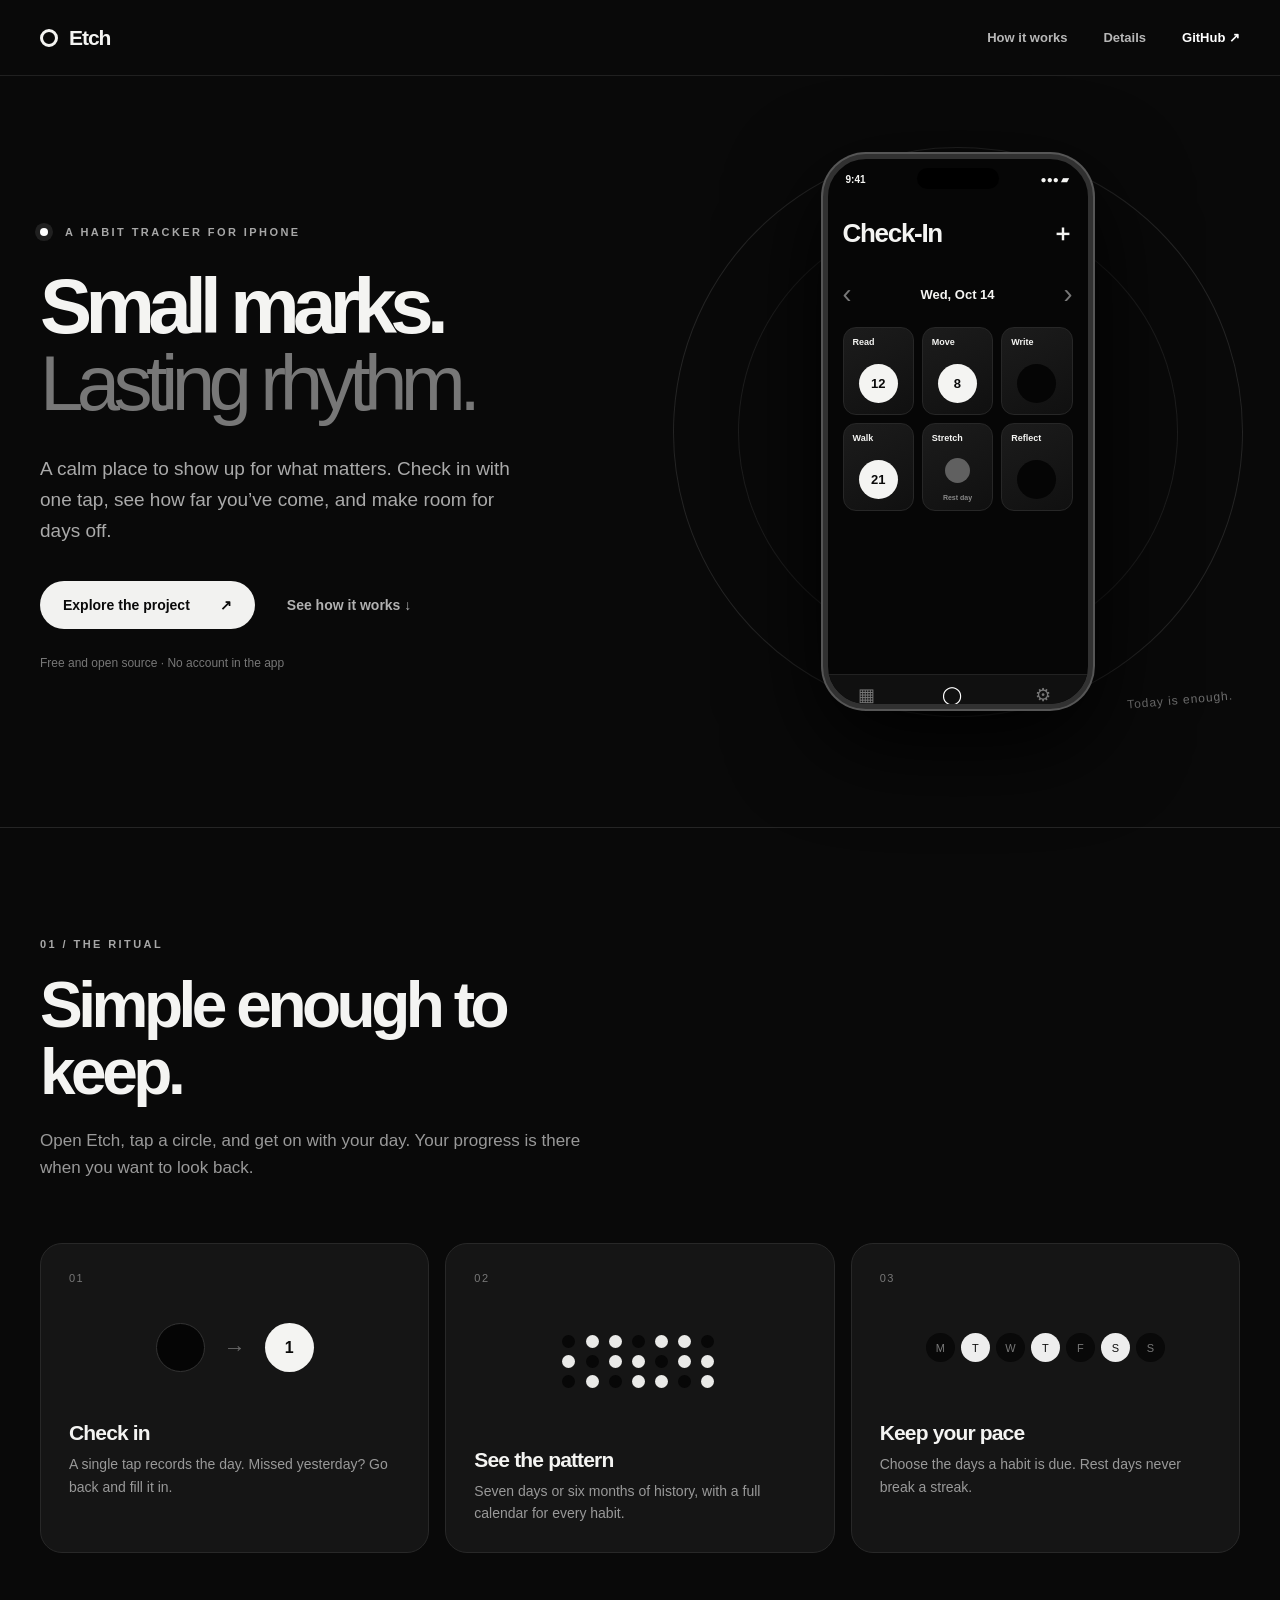
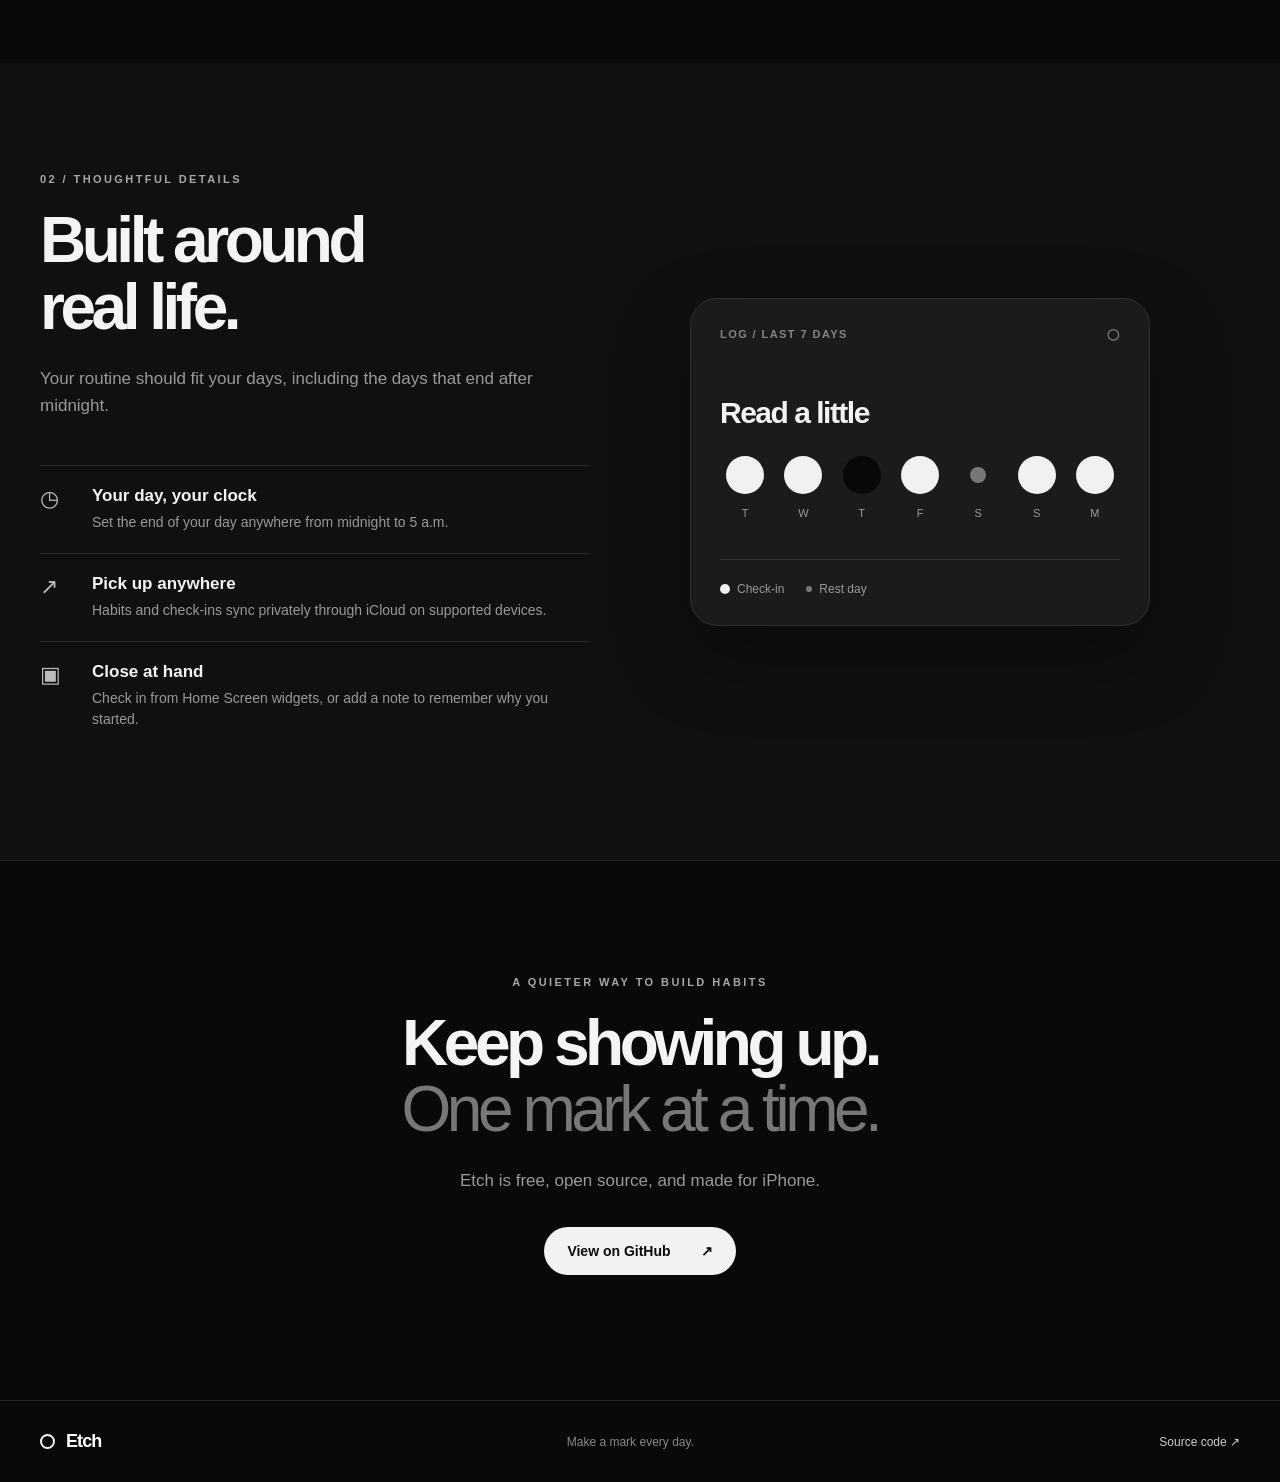
==== website/index.html @ 324144a1 "Add sync, scheduling, settings, and refreshed habit views" ====
<!doctype html>
<html lang="en">
<head>
  <meta charset="utf-8">
  <meta name="viewport" content="width=device-width, initial-scale=1">
  <meta name="theme-color" content="#090909">
  <meta name="description" content="Etch is a quiet habit tracker for iPhone. Make a mark, see your rhythm, and keep your history private in iCloud.">
  <title>Etch — Make a mark every day</title>
  <link rel="icon" href="assets/icon.png">
  <link rel="stylesheet" href="style.css">
</head>
<body>
  <a class="skip" href="#main">Skip to content</a>
  <header class="site-header">
    <div class="wrap nav">
      <a class="brand" href="#top" aria-label="Etch home"><span class="brand-mark" aria-hidden="true"></span> Etch</a>
      <nav aria-label="Main navigation">
        <a href="#how-it-works">How it works</a>
        <a href="#details">Details</a>
        <a class="nav-source" href="https://github.com/nvlznn/etch">GitHub <span aria-hidden="true">↗</span></a>
      </nav>
    </div>
  </header>

  <main id="main">
    <section class="hero wrap" id="top">
      <div class="hero-copy">
        <p class="eyebrow"><span class="pulse" aria-hidden="true"></span> A habit tracker for iPhone</p>
        <h1>Small marks.<br><em>Lasting rhythm.</em></h1>
        <p class="intro">A calm place to show up for what matters. Check in with one tap, see how far you’ve come, and make room for days off.</p>
        <div class="hero-actions">
          <a class="button button-light" href="https://github.com/nvlznn/etch">Explore the project <span aria-hidden="true">↗</span></a>
          <a class="text-link" href="#how-it-works">See how it works <span aria-hidden="true">↓</span></a>
        </div>
        <p class="hero-caption">Free and open source · No account in the app</p>
      </div>
      <div class="hero-visual" aria-label="Illustration of the Etch check-in screen">
        <div class="halo halo-one"></div><div class="halo halo-two"></div>
        <div class="phone">
          <div class="island" aria-hidden="true"></div>
          <div class="phone-top"><span>9:41</span><span>●●● ▰</span></div>
          <div class="app-screen">
            <div class="app-heading">Check-In <span>＋</span></div>
            <div class="date-row"><span>‹</span><strong>Wed, Oct 14</strong><span>›</span></div>
            <div class="tiles">
              <div class="tile"><span>Read</span><b class="white-dot">12</b></div>
              <div class="tile"><span>Move</span><b class="white-dot">8</b></div>
              <div class="tile"><span>Write</span><b class="empty-dot"></b></div>
              <div class="tile"><span>Walk</span><b class="white-dot">21</b></div>
              <div class="tile"><span>Stretch</span><b class="rest-dot"></b><small>Rest day</small></div>
              <div class="tile"><span>Reflect</span><b class="empty-dot"></b></div>
            </div>
            <div class="app-tab"><span>▦<small>Log</small></span><span class="active-tab">◯<small>Check-In</small></span><span>⚙<small>Settings</small></span></div>
          </div>
        </div>
        <span class="visual-note">Today is enough.</span>
      </div>
    </section>

    <section class="section section-lined" id="how-it-works">
      <div class="wrap">
        <div class="section-heading"><p class="eyebrow">01 / The ritual</p><h2>Simple enough to keep.</h2><p>Open Etch, tap a circle, and get on with your day. Your progress is there when you want to look back.</p></div>
        <div class="steps">
          <article class="step"><span class="step-num">01</span><div class="step-art"><span class="art-circle art-open"></span><span class="art-arrow">→</span><span class="art-circle art-filled">1</span></div><h3>Check in</h3><p>A single tap records the day. Missed yesterday? Go back and fill it in.</p></article>
          <article class="step"><span class="step-num">02</span><div class="step-art mini-grid" aria-hidden="true"><i></i><i class="on"></i><i class="on"></i><i></i><i class="on"></i><i class="on"></i><i></i><i class="on"></i><i></i><i class="on"></i><i class="on"></i><i></i><i class="on"></i><i class="on"></i><i></i><i class="on"></i><i></i><i class="on"></i><i class="on"></i><i></i><i class="on"></i></div><h3>See the pattern</h3><p>Seven days or six months of history, with a full calendar for every habit.</p></article>
          <article class="step"><span class="step-num">03</span><div class="step-art schedule-art" aria-hidden="true"><span>M</span><span class="due">T</span><span>W</span><span class="due">T</span><span>F</span><span class="due">S</span><span>S</span></div><h3>Keep your pace</h3><p>Choose the days a habit is due. Rest days never break a streak.</p></article>
        </div>
      </div>
    </section>

    <section class="section feature-section" id="details">
      <div class="wrap feature-layout">
        <div class="feature-copy"><p class="eyebrow">02 / Thoughtful details</p><h2>Built around<br>real life.</h2><p>Your routine should fit your days, including the days that end after midnight.</p><div class="feature-list"><div><span class="feature-icon">◷</span><div><h3>Your day, your clock</h3><p>Set the end of your day anywhere from midnight to 5 a.m.</p></div></div><div><span class="feature-icon">↗</span><div><h3>Pick up anywhere</h3><p>Habits and check-ins sync privately through iCloud on supported devices.</p></div></div><div><span class="feature-icon">▣</span><div><h3>Close at hand</h3><p>Check in from Home Screen widgets, or add a note to remember why you started.</p></div></div></div></div>
        <div class="feature-card"><div class="feature-card-top"><span>LOG / LAST 7 DAYS</span><span>◯</span></div><h3>Read a little</h3><div class="week-illustration" aria-hidden="true"><span class="filled"></span><span class="filled"></span><span></span><span class="filled"></span><span class="rest"></span><span class="filled"></span><span class="filled"></span></div><div class="week-labels"><span>T</span><span>W</span><span>T</span><span>F</span><span>S</span><span>S</span><span>M</span></div><div class="feature-card-bottom"><span><i class="legend-done"></i> Check-in</span><span><i class="legend-rest"></i> Rest day</span></div></div>
      </div>
    </section>

    <section class="closing section-lined"><div class="wrap closing-inner"><p class="eyebrow">A quieter way to build habits</p><h2>Keep showing up.<br><em>One mark at a time.</em></h2><p>Etch is free, open source, and made for iPhone.</p><a class="button button-light" href="https://github.com/nvlznn/etch">View on GitHub <span aria-hidden="true">↗</span></a></div></section>
  </main>
  <footer><div class="wrap footer-inner"><span class="brand"><span class="brand-mark" aria-hidden="true"></span> Etch</span><span>Make a mark every day.</span><a href="https://github.com/nvlznn/etch">Source code ↗</a></div></footer>
</body>
</html>
---- website/style.css ----
:root{color-scheme:dark;--bg:#090909;--card:#171717;--line:#2b2b2b;--muted:#929292;--white:#f4f4f2;font-family:-apple-system,BlinkMacSystemFont,"Segoe UI",Helvetica,Arial,sans-serif}
*{box-sizing:border-box}html{scroll-behavior:smooth}body{margin:0;background:var(--bg);color:var(--white);-webkit-font-smoothing:antialiased}a{color:inherit;text-decoration:none}.wrap{width:min(1200px,calc(100% - 48px));margin:auto}.skip{position:absolute;left:-9999px;top:12px;background:#fff;color:#000;padding:10px;z-index:20}.skip:focus{left:12px}.site-header{height:76px;border-bottom:1px solid #202020;position:relative;z-index:2}.nav,.site-header nav,.brand,.footer-inner{display:flex;align-items:center}.nav{height:100%;justify-content:space-between}.brand{gap:11px;font-size:21px;font-weight:750;letter-spacing:-.05em}.brand-mark{display:inline-block;width:18px;height:18px;border:3px solid var(--white);border-radius:50%}.site-header nav{gap:36px;color:#b7b7b7;font-size:13px;font-weight:600}.site-header nav a:hover,.text-link:hover,footer a:hover{color:#fff}.nav-source{color:#fff}.hero{min-height:710px;display:grid;grid-template-columns:1fr 1fr;align-items:center;gap:70px;padding-top:48px;padding-bottom:88px}.hero-copy{padding-top:45px}.eyebrow{text-transform:uppercase;letter-spacing:.22em;color:#a7a7a7;font-size:11px;font-weight:700}.pulse{width:8px;height:8px;border-radius:50%;background:#fff;display:inline-block;box-shadow:0 0 0 5px #ffffff18;margin-right:12px}h1,h2,h3,p{margin-top:0}h1{font-size:clamp(62px,6.1vw,94px);line-height:.99;letter-spacing:-.085em;margin:30px 0}h1 em,h2 em{font-weight:400;font-style:normal;color:#777}.intro{max-width:480px;font-size:19px;line-height:1.65;color:#aaa}.hero-actions{display:flex;gap:32px;align-items:center;margin-top:34px}.button{display:inline-flex;gap:30px;align-items:center;justify-content:space-between;border-radius:999px;padding:16px 23px;font-size:14px;font-weight:700;transition:transform .2s,background .2s}.button:hover{transform:translateY(-3px);background:#d8d8d8}.button-light{background:#f2f2f0;color:#0a0a0a}.text-link{font-size:14px;color:#b1b1b1;font-weight:650}.hero-caption{margin-top:27px;color:#777;font-size:12px}.hero-visual{height:615px;display:flex;align-items:center;justify-content:center;position:relative}.halo{position:absolute;border:1px solid #242424;border-radius:50%;width:570px;height:570px;transform:rotate(-18deg)}.halo-two{width:440px;height:440px;border-color:#1d1d1d}.phone{width:270px;height:555px;border:5px solid #313131;border-radius:43px;background:#060606;box-shadow:0 0 0 2px #565656,0 32px 95px #000;position:relative;z-index:1;overflow:hidden}.island{position:absolute;width:82px;height:21px;background:#000;border-radius:20px;top:9px;left:50%;transform:translateX(-50%);z-index:2}.phone-top{display:flex;justify-content:space-between;padding:15px 18px 0;font-size:10px;font-weight:700}.app-screen{padding:33px 15px 0;height:100%;position:relative}.app-heading{font-size:26px;font-weight:760;letter-spacing:-.05em;display:flex;justify-content:space-between}.app-heading span{font-size:23px}.date-row{display:flex;justify-content:space-between;align-items:center;margin:30px 0 17px;font-size:13px}.date-row span{color:#777;font-size:27px}.tiles{display:grid;grid-template-columns:repeat(3,1fr);gap:8px}.tile{height:88px;border:1px solid #272727;border-radius:13px;background:linear-gradient(150deg,#1c1c1c,#101010);padding:9px;display:flex;flex-direction:column;align-items:flex-start;justify-content:space-between;font-size:9px;font-weight:650}.tile b{align-self:center;margin-bottom:2px}.white-dot,.empty-dot,.rest-dot{width:39px;height:39px;border-radius:50%;display:grid;place-items:center}.white-dot{background:#f4f4f2;color:#090909;font-size:13px}.empty-dot{background:#050505}.rest-dot{width:25px;height:25px;background:#606060;margin-top:5px}.tile small{color:#888;align-self:center;font-size:7px}.app-tab{position:absolute;bottom:8px;left:0;right:0;border-top:1px solid #222;display:flex;justify-content:space-around;padding:9px 0 5px;background:#101010;font-size:18px;color:#777}.app-tab span{display:flex;flex-direction:column;align-items:center;gap:2px}.app-tab small{font-size:8px}.app-tab .active-tab{color:#fff}.visual-note{position:absolute;bottom:32px;right:7px;color:#6d6d6d;font-size:12px;letter-spacing:.08em;transform:rotate(-5deg)}.section{padding:110px 0}.section-lined{border-top:1px solid #252525}.section-heading{max-width:550px}.section-heading h2,.feature-copy h2,.closing h2{font-size:clamp(46px,5vw,72px);line-height:1.04;letter-spacing:-.07em;margin:22px 0}.section-heading>p:last-child,.feature-copy>p:not(.eyebrow),.closing-inner>p:not(.eyebrow){color:#999;font-size:17px;line-height:1.6}.steps{display:grid;grid-template-columns:repeat(3,1fr);gap:16px;margin-top:62px}.step{background:#151515;border:1px solid #282828;border-radius:22px;padding:28px;min-height:310px;display:flex;flex-direction:column}.step-num{font-size:11px;color:#777;letter-spacing:.13em}.step-art{height:127px;display:flex;align-items:center;justify-content:center;gap:19px}.art-circle{width:49px;height:49px;border-radius:50%;display:grid;place-items:center}.art-open{background:#050505;border:1px solid #333}.art-filled{background:#f4f4f2;color:#090909;font-weight:750}.art-arrow{color:#666;font-size:22px}.step h3{font-size:21px;letter-spacing:-.04em;margin:10px 0 8px}.step p{font-size:14px;line-height:1.6;color:#999;margin:0}.mini-grid{width:155px;height:86px;display:grid;grid-template-columns:repeat(7,1fr);gap:7px;align-content:center;margin:auto}.mini-grid i{width:13px;height:13px;border-radius:50%;background:#070707}.mini-grid i.on{background:#eaeae8}.schedule-art{gap:6px}.schedule-art span{width:29px;height:29px;display:grid;place-items:center;border-radius:50%;color:#777;background:#090909;font-size:11px}.schedule-art .due{background:#eee;color:#111}.feature-section{background:#101010}.feature-layout{display:grid;grid-template-columns:1fr 1fr;gap:100px;align-items:center}.feature-copy h2{margin-bottom:24px}.feature-list{margin-top:46px}.feature-list>div{display:flex;gap:20px;border-top:1px solid #2a2a2a;padding:20px 0}.feature-icon{width:32px;flex:none;color:#bbb;font-size:22px}.feature-list h3{font-size:17px;margin:0 0 6px}.feature-list p{color:#999;line-height:1.5;font-size:14px;margin:0}.feature-card{background:#1b1b1b;border:1px solid #303030;border-radius:27px;padding:29px;box-shadow:0 30px 80px #0005;max-width:460px;width:100%}.feature-card-top{display:flex;justify-content:space-between;color:#858585;font-size:11px;font-weight:700;letter-spacing:.13em}.feature-card h3{font-size:30px;letter-spacing:-.05em;margin:55px 0 26px}.week-illustration,.week-labels{display:grid;grid-template-columns:repeat(7,1fr);justify-items:center;gap:8px}.week-illustration span{width:38px;height:38px;border-radius:50%;background:#080808}.week-illustration span.filled{background:#f1f1f0}.week-illustration span.rest{width:16px;height:16px;background:#777;align-self:center}.week-labels{margin-top:13px;color:#999;font-size:11px}.feature-card-bottom{display:flex;gap:22px;border-top:1px solid #333;margin-top:40px;padding-top:22px;color:#999;font-size:12px}.feature-card-bottom span{display:flex;align-items:center;gap:7px}.feature-card-bottom i{display:inline-block;border-radius:50%}.legend-done{width:10px;height:10px;background:#eee}.legend-rest{width:6px;height:6px;background:#777}.closing{text-align:center;padding:115px 0 125px}.closing h2{margin-bottom:24px}.closing .button{margin-top:16px}footer{border-top:1px solid #252525;padding:30px 0}.footer-inner{justify-content:space-between;color:#888;font-size:12px}.footer-inner .brand{color:#fff;font-size:18px}.footer-inner .brand-mark{width:15px;height:15px;border-width:2px}footer a{color:#ccc}@media(max-width:860px){.hero{grid-template-columns:1fr;gap:0;padding-bottom:60px}.hero-copy{padding-top:40px}.hero-visual{height:565px}.halo{width:500px;height:500px}.halo-two{width:390px;height:390px}.feature-layout{gap:40px}.week-illustration span{width:29px;height:29px}.steps{gap:10px}.step{padding:21px}}@media(max-width:620px){.wrap{width:min(100% - 34px,1200px)}.site-header{height:64px}.site-header nav{gap:17px;font-size:12px}.site-header nav a:nth-child(2){display:none}.hero{padding-top:25px}.hero-copy{padding-top:25px}h1{font-size:60px}.intro{font-size:17px}.hero-actions{gap:20px;flex-wrap:wrap}.hero-visual{height:555px;overflow:hidden}.visual-note{right:0}.section{padding:76px 0}.steps{grid-template-columns:1fr;margin-top:36px}.step{min-height:255px}.step-art{height:100px}.feature-layout{grid-template-columns:1fr;gap:20px}.feature-card{margin:auto}.week-illustration span{width:min(8vw,38px);height:min(8vw,38px)}.closing{padding:85px 0}.footer-inner{gap:15px;flex-wrap:wrap}.footer-inner>span:nth-child(2){display:none}}@media(prefers-reduced-motion:reduce){html{scroll-behavior:auto}.button{transition:none}}
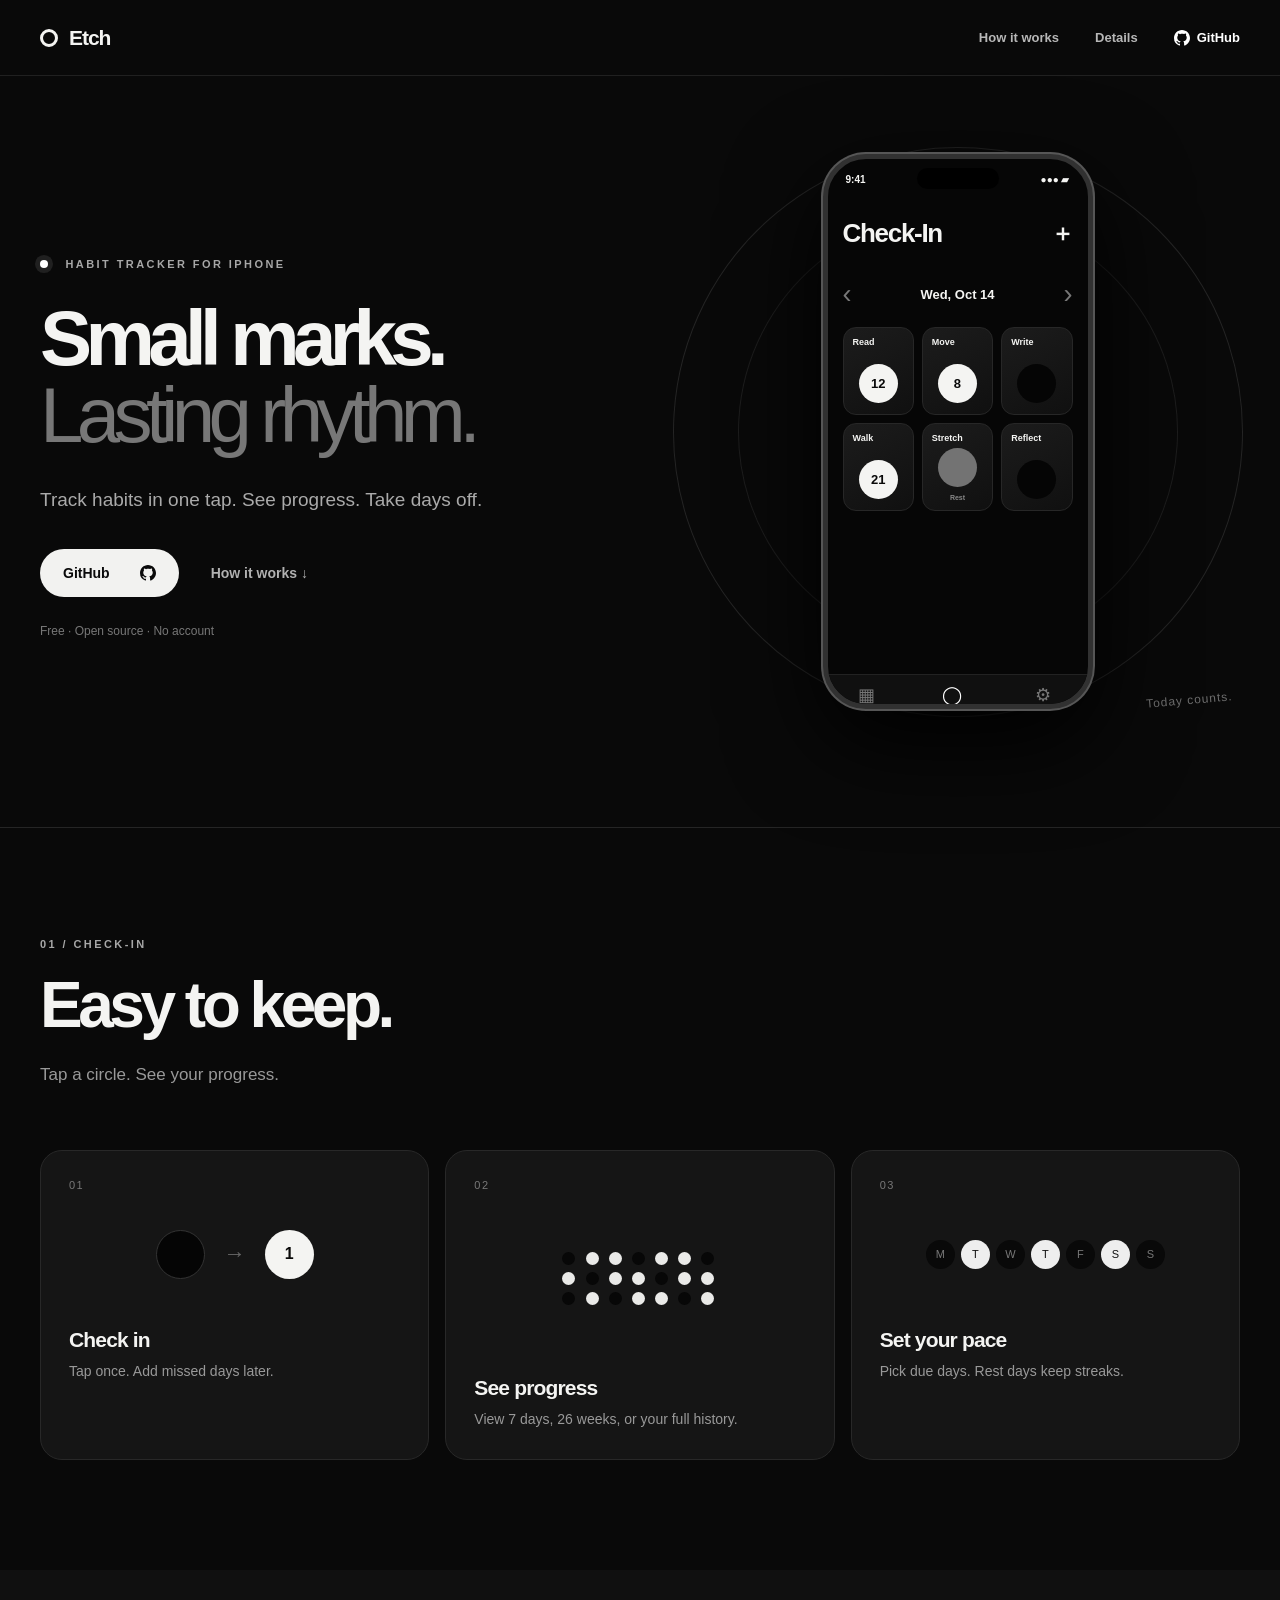
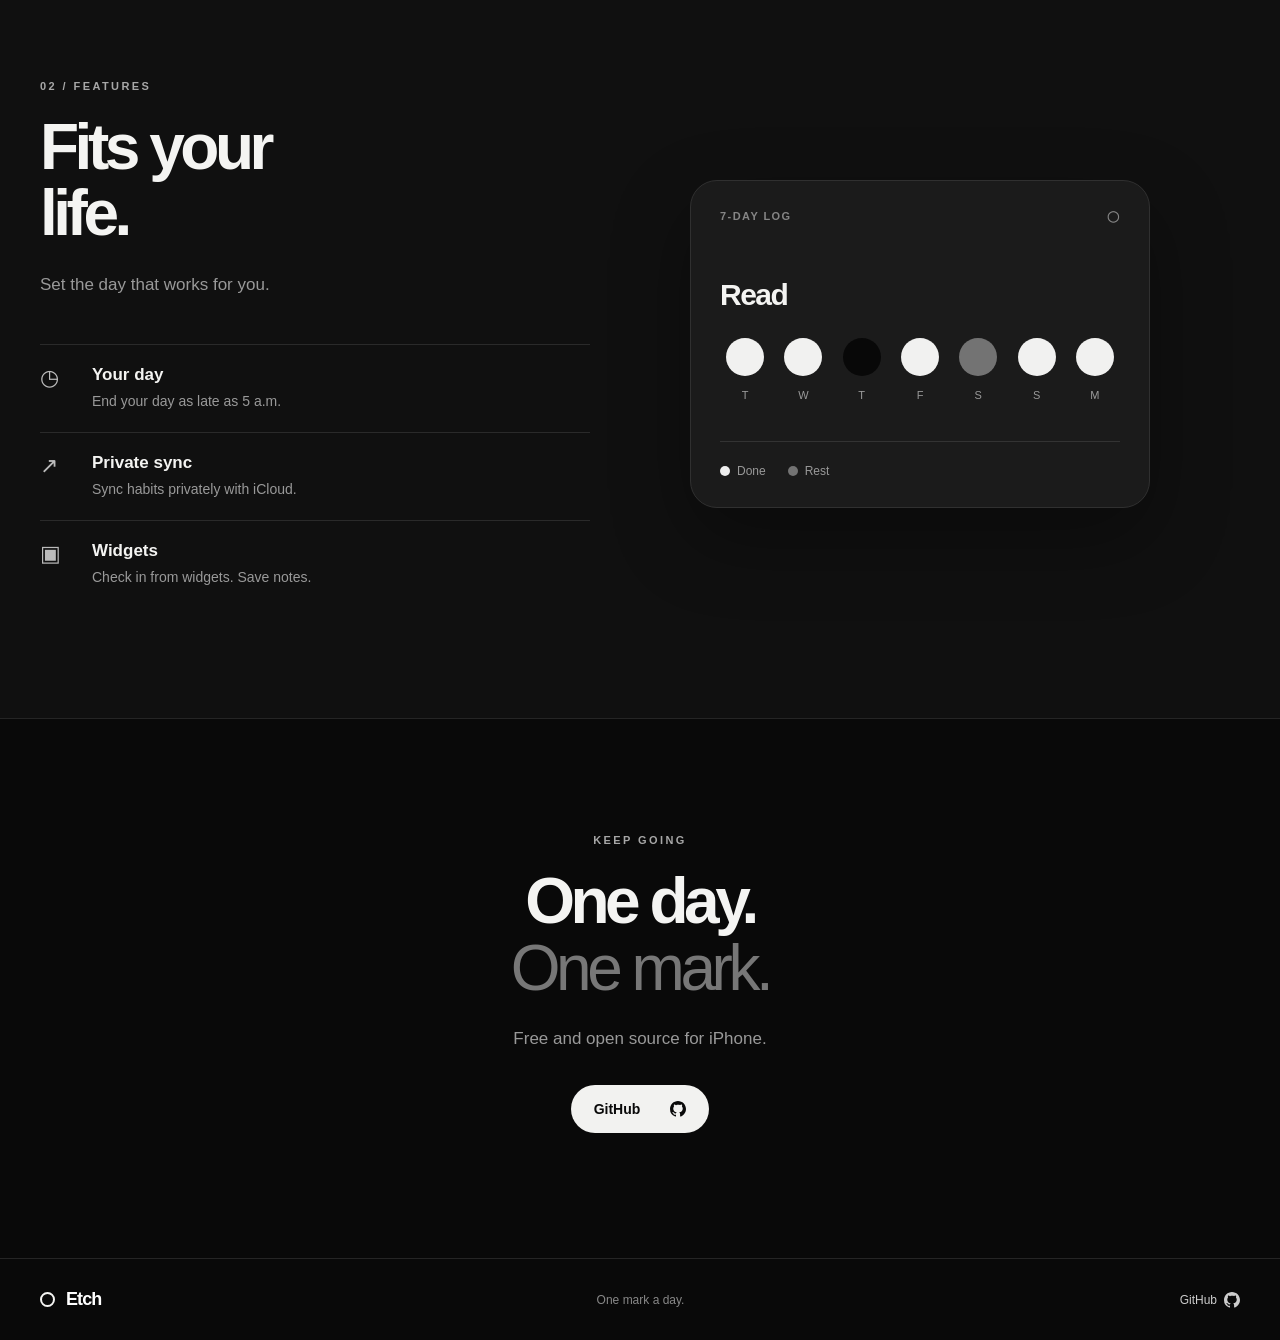
==== commit a48f7851: "Shorten website copy and match the app's rest dots - Tighter headline, sections, and footer text - G" ====
--- a/website/index.html
+++ b/website/index.html
@@ -4,8 +4,8 @@
   <meta charset="utf-8">
   <meta name="viewport" content="width=device-width, initial-scale=1">
   <meta name="theme-color" content="#090909">
-  <meta name="description" content="Etch is a quiet habit tracker for iPhone. Make a mark, see your rhythm, and keep your history private in iCloud.">
-  <title>Etch — Make a mark every day</title>
+  <meta name="description" content="A private habit tracker for iPhone. Check in, see progress, and sync with iCloud.">
+  <title>Etch — Habit tracker</title>
   <link rel="icon" href="assets/icon.png">
   <link rel="stylesheet" href="style.css">
 </head>
@@ -17,7 +17,7 @@
       <nav aria-label="Main navigation">
         <a href="#how-it-works">How it works</a>
         <a href="#details">Details</a>
-        <a class="nav-source" href="https://github.com/nvlznn/etch">GitHub <span aria-hidden="true">↗</span></a>
+        <a class="nav-source" href="https://github.com/nvlznn/etch"><span class="github-icon" aria-hidden="true"></span> GitHub</a>
       </nav>
     </div>
   </header>
@@ -25,16 +25,16 @@
   <main id="main">
     <section class="hero wrap" id="top">
       <div class="hero-copy">
-        <p class="eyebrow"><span class="pulse" aria-hidden="true"></span> A habit tracker for iPhone</p>
+        <p class="eyebrow"><span class="pulse" aria-hidden="true"></span> Habit tracker for iPhone</p>
         <h1>Small marks.<br><em>Lasting rhythm.</em></h1>
-        <p class="intro">A calm place to show up for what matters. Check in with one tap, see how far you’ve come, and make room for days off.</p>
+        <p class="intro">Track habits in one tap. See progress. Take days off.</p>
         <div class="hero-actions">
-          <a class="button button-light" href="https://github.com/nvlznn/etch">Explore the project <span aria-hidden="true">↗</span></a>
-          <a class="text-link" href="#how-it-works">See how it works <span aria-hidden="true">↓</span></a>
+          <a class="button button-light" href="https://github.com/nvlznn/etch">GitHub <span class="github-icon" aria-hidden="true"></span></a>
+          <a class="text-link" href="#how-it-works">How it works <span aria-hidden="true">↓</span></a>
         </div>
-        <p class="hero-caption">Free and open source · No account in the app</p>
+        <p class="hero-caption">Free · Open source · No account</p>
       </div>
-      <div class="hero-visual" aria-label="Illustration of the Etch check-in screen">
+      <div class="hero-visual" aria-label="Etch check-in preview">
         <div class="halo halo-one"></div><div class="halo halo-two"></div>
         <div class="phone">
           <div class="island" aria-hidden="true"></div>
@@ -47,36 +47,36 @@
               <div class="tile"><span>Move</span><b class="white-dot">8</b></div>
               <div class="tile"><span>Write</span><b class="empty-dot"></b></div>
               <div class="tile"><span>Walk</span><b class="white-dot">21</b></div>
-              <div class="tile"><span>Stretch</span><b class="rest-dot"></b><small>Rest day</small></div>
+              <div class="tile"><span>Stretch</span><b class="rest-dot"></b><small>Rest</small></div>
               <div class="tile"><span>Reflect</span><b class="empty-dot"></b></div>
             </div>
             <div class="app-tab"><span>▦<small>Log</small></span><span class="active-tab">◯<small>Check-In</small></span><span>⚙<small>Settings</small></span></div>
           </div>
         </div>
-        <span class="visual-note">Today is enough.</span>
+        <span class="visual-note">Today counts.</span>
       </div>
     </section>
 
     <section class="section section-lined" id="how-it-works">
       <div class="wrap">
-        <div class="section-heading"><p class="eyebrow">01 / The ritual</p><h2>Simple enough to keep.</h2><p>Open Etch, tap a circle, and get on with your day. Your progress is there when you want to look back.</p></div>
+        <div class="section-heading"><p class="eyebrow">01 / Check-in</p><h2>Easy to keep.</h2><p>Tap a circle. See your progress.</p></div>
         <div class="steps">
-          <article class="step"><span class="step-num">01</span><div class="step-art"><span class="art-circle art-open"></span><span class="art-arrow">→</span><span class="art-circle art-filled">1</span></div><h3>Check in</h3><p>A single tap records the day. Missed yesterday? Go back and fill it in.</p></article>
-          <article class="step"><span class="step-num">02</span><div class="step-art mini-grid" aria-hidden="true"><i></i><i class="on"></i><i class="on"></i><i></i><i class="on"></i><i class="on"></i><i></i><i class="on"></i><i></i><i class="on"></i><i class="on"></i><i></i><i class="on"></i><i class="on"></i><i></i><i class="on"></i><i></i><i class="on"></i><i class="on"></i><i></i><i class="on"></i></div><h3>See the pattern</h3><p>Seven days or six months of history, with a full calendar for every habit.</p></article>
-          <article class="step"><span class="step-num">03</span><div class="step-art schedule-art" aria-hidden="true"><span>M</span><span class="due">T</span><span>W</span><span class="due">T</span><span>F</span><span class="due">S</span><span>S</span></div><h3>Keep your pace</h3><p>Choose the days a habit is due. Rest days never break a streak.</p></article>
+          <article class="step"><span class="step-num">01</span><div class="step-art"><span class="art-circle art-open"></span><span class="art-arrow">→</span><span class="art-circle art-filled">1</span></div><h3>Check in</h3><p>Tap once. Add missed days later.</p></article>
+          <article class="step"><span class="step-num">02</span><div class="step-art mini-grid" aria-hidden="true"><i></i><i class="on"></i><i class="on"></i><i></i><i class="on"></i><i class="on"></i><i></i><i class="on"></i><i></i><i class="on"></i><i class="on"></i><i></i><i class="on"></i><i class="on"></i><i></i><i class="on"></i><i></i><i class="on"></i><i class="on"></i><i></i><i class="on"></i></div><h3>See progress</h3><p>View 7 days, 26 weeks, or your full history.</p></article>
+          <article class="step"><span class="step-num">03</span><div class="step-art schedule-art" aria-hidden="true"><span>M</span><span class="due">T</span><span>W</span><span class="due">T</span><span>F</span><span class="due">S</span><span>S</span></div><h3>Set your pace</h3><p>Pick due days. Rest days keep streaks.</p></article>
         </div>
       </div>
     </section>
 
     <section class="section feature-section" id="details">
       <div class="wrap feature-layout">
-        <div class="feature-copy"><p class="eyebrow">02 / Thoughtful details</p><h2>Built around<br>real life.</h2><p>Your routine should fit your days, including the days that end after midnight.</p><div class="feature-list"><div><span class="feature-icon">◷</span><div><h3>Your day, your clock</h3><p>Set the end of your day anywhere from midnight to 5 a.m.</p></div></div><div><span class="feature-icon">↗</span><div><h3>Pick up anywhere</h3><p>Habits and check-ins sync privately through iCloud on supported devices.</p></div></div><div><span class="feature-icon">▣</span><div><h3>Close at hand</h3><p>Check in from Home Screen widgets, or add a note to remember why you started.</p></div></div></div></div>
-        <div class="feature-card"><div class="feature-card-top"><span>LOG / LAST 7 DAYS</span><span>◯</span></div><h3>Read a little</h3><div class="week-illustration" aria-hidden="true"><span class="filled"></span><span class="filled"></span><span></span><span class="filled"></span><span class="rest"></span><span class="filled"></span><span class="filled"></span></div><div class="week-labels"><span>T</span><span>W</span><span>T</span><span>F</span><span>S</span><span>S</span><span>M</span></div><div class="feature-card-bottom"><span><i class="legend-done"></i> Check-in</span><span><i class="legend-rest"></i> Rest day</span></div></div>
+        <div class="feature-copy"><p class="eyebrow">02 / Features</p><h2>Fits your<br>life.</h2><p>Set the day that works for you.</p><div class="feature-list"><div><span class="feature-icon">◷</span><div><h3>Your day</h3><p>End your day as late as 5 a.m.</p></div></div><div><span class="feature-icon">↗</span><div><h3>Private sync</h3><p>Sync habits privately with iCloud.</p></div></div><div><span class="feature-icon">▣</span><div><h3>Widgets</h3><p>Check in from widgets. Save notes.</p></div></div></div></div>
+        <div class="feature-card"><div class="feature-card-top"><span>7-DAY LOG</span><span>◯</span></div><h3>Read</h3><div class="week-illustration" aria-hidden="true"><span class="filled"></span><span class="filled"></span><span></span><span class="filled"></span><span class="rest"></span><span class="filled"></span><span class="filled"></span></div><div class="week-labels"><span>T</span><span>W</span><span>T</span><span>F</span><span>S</span><span>S</span><span>M</span></div><div class="feature-card-bottom"><span><i class="legend-done"></i> Done</span><span><i class="legend-rest"></i> Rest</span></div></div>
       </div>
     </section>
 
-    <section class="closing section-lined"><div class="wrap closing-inner"><p class="eyebrow">A quieter way to build habits</p><h2>Keep showing up.<br><em>One mark at a time.</em></h2><p>Etch is free, open source, and made for iPhone.</p><a class="button button-light" href="https://github.com/nvlznn/etch">View on GitHub <span aria-hidden="true">↗</span></a></div></section>
+    <section class="closing section-lined"><div class="wrap closing-inner"><p class="eyebrow">Keep going</p><h2>One day.<br><em>One mark.</em></h2><p>Free and open source for iPhone.</p><a class="button button-light" href="https://github.com/nvlznn/etch">GitHub <span class="github-icon" aria-hidden="true"></span></a></div></section>
   </main>
-  <footer><div class="wrap footer-inner"><span class="brand"><span class="brand-mark" aria-hidden="true"></span> Etch</span><span>Make a mark every day.</span><a href="https://github.com/nvlznn/etch">Source code ↗</a></div></footer>
+  <footer><div class="wrap footer-inner"><span class="brand"><span class="brand-mark" aria-hidden="true"></span> Etch</span><span>One mark a day.</span><a href="https://github.com/nvlznn/etch">GitHub <span class="github-icon" aria-hidden="true"></span></a></div></footer>
 </body>
 </html>
--- a/website/style.css
+++ b/website/style.css
@@ -1,2 +1,4 @@
 :root{color-scheme:dark;--bg:#090909;--card:#171717;--line:#2b2b2b;--muted:#929292;--white:#f4f4f2;font-family:-apple-system,BlinkMacSystemFont,"Segoe UI",Helvetica,Arial,sans-serif}
-*{box-sizing:border-box}html{scroll-behavior:smooth}body{margin:0;background:var(--bg);color:var(--white);-webkit-font-smoothing:antialiased}a{color:inherit;text-decoration:none}.wrap{width:min(1200px,calc(100% - 48px));margin:auto}.skip{position:absolute;left:-9999px;top:12px;background:#fff;color:#000;padding:10px;z-index:20}.skip:focus{left:12px}.site-header{height:76px;border-bottom:1px solid #202020;position:relative;z-index:2}.nav,.site-header nav,.brand,.footer-inner{display:flex;align-items:center}.nav{height:100%;justify-content:space-between}.brand{gap:11px;font-size:21px;font-weight:750;letter-spacing:-.05em}.brand-mark{display:inline-block;width:18px;height:18px;border:3px solid var(--white);border-radius:50%}.site-header nav{gap:36px;color:#b7b7b7;font-size:13px;font-weight:600}.site-header nav a:hover,.text-link:hover,footer a:hover{color:#fff}.nav-source{color:#fff}.hero{min-height:710px;display:grid;grid-template-columns:1fr 1fr;align-items:center;gap:70px;padding-top:48px;padding-bottom:88px}.hero-copy{padding-top:45px}.eyebrow{text-transform:uppercase;letter-spacing:.22em;color:#a7a7a7;font-size:11px;font-weight:700}.pulse{width:8px;height:8px;border-radius:50%;background:#fff;display:inline-block;box-shadow:0 0 0 5px #ffffff18;margin-right:12px}h1,h2,h3,p{margin-top:0}h1{font-size:clamp(62px,6.1vw,94px);line-height:.99;letter-spacing:-.085em;margin:30px 0}h1 em,h2 em{font-weight:400;font-style:normal;color:#777}.intro{max-width:480px;font-size:19px;line-height:1.65;color:#aaa}.hero-actions{display:flex;gap:32px;align-items:center;margin-top:34px}.button{display:inline-flex;gap:30px;align-items:center;justify-content:space-between;border-radius:999px;padding:16px 23px;font-size:14px;font-weight:700;transition:transform .2s,background .2s}.button:hover{transform:translateY(-3px);background:#d8d8d8}.button-light{background:#f2f2f0;color:#0a0a0a}.text-link{font-size:14px;color:#b1b1b1;font-weight:650}.hero-caption{margin-top:27px;color:#777;font-size:12px}.hero-visual{height:615px;display:flex;align-items:center;justify-content:center;position:relative}.halo{position:absolute;border:1px solid #242424;border-radius:50%;width:570px;height:570px;transform:rotate(-18deg)}.halo-two{width:440px;height:440px;border-color:#1d1d1d}.phone{width:270px;height:555px;border:5px solid #313131;border-radius:43px;background:#060606;box-shadow:0 0 0 2px #565656,0 32px 95px #000;position:relative;z-index:1;overflow:hidden}.island{position:absolute;width:82px;height:21px;background:#000;border-radius:20px;top:9px;left:50%;transform:translateX(-50%);z-index:2}.phone-top{display:flex;justify-content:space-between;padding:15px 18px 0;font-size:10px;font-weight:700}.app-screen{padding:33px 15px 0;height:100%;position:relative}.app-heading{font-size:26px;font-weight:760;letter-spacing:-.05em;display:flex;justify-content:space-between}.app-heading span{font-size:23px}.date-row{display:flex;justify-content:space-between;align-items:center;margin:30px 0 17px;font-size:13px}.date-row span{color:#777;font-size:27px}.tiles{display:grid;grid-template-columns:repeat(3,1fr);gap:8px}.tile{height:88px;border:1px solid #272727;border-radius:13px;background:linear-gradient(150deg,#1c1c1c,#101010);padding:9px;display:flex;flex-direction:column;align-items:flex-start;justify-content:space-between;font-size:9px;font-weight:650}.tile b{align-self:center;margin-bottom:2px}.white-dot,.empty-dot,.rest-dot{width:39px;height:39px;border-radius:50%;display:grid;place-items:center}.white-dot{background:#f4f4f2;color:#090909;font-size:13px}.empty-dot{background:#050505}.rest-dot{width:25px;height:25px;background:#606060;margin-top:5px}.tile small{color:#888;align-self:center;font-size:7px}.app-tab{position:absolute;bottom:8px;left:0;right:0;border-top:1px solid #222;display:flex;justify-content:space-around;padding:9px 0 5px;background:#101010;font-size:18px;color:#777}.app-tab span{display:flex;flex-direction:column;align-items:center;gap:2px}.app-tab small{font-size:8px}.app-tab .active-tab{color:#fff}.visual-note{position:absolute;bottom:32px;right:7px;color:#6d6d6d;font-size:12px;letter-spacing:.08em;transform:rotate(-5deg)}.section{padding:110px 0}.section-lined{border-top:1px solid #252525}.section-heading{max-width:550px}.section-heading h2,.feature-copy h2,.closing h2{font-size:clamp(46px,5vw,72px);line-height:1.04;letter-spacing:-.07em;margin:22px 0}.section-heading>p:last-child,.feature-copy>p:not(.eyebrow),.closing-inner>p:not(.eyebrow){color:#999;font-size:17px;line-height:1.6}.steps{display:grid;grid-template-columns:repeat(3,1fr);gap:16px;margin-top:62px}.step{background:#151515;border:1px solid #282828;border-radius:22px;padding:28px;min-height:310px;display:flex;flex-direction:column}.step-num{font-size:11px;color:#777;letter-spacing:.13em}.step-art{height:127px;display:flex;align-items:center;justify-content:center;gap:19px}.art-circle{width:49px;height:49px;border-radius:50%;display:grid;place-items:center}.art-open{background:#050505;border:1px solid #333}.art-filled{background:#f4f4f2;color:#090909;font-weight:750}.art-arrow{color:#666;font-size:22px}.step h3{font-size:21px;letter-spacing:-.04em;margin:10px 0 8px}.step p{font-size:14px;line-height:1.6;color:#999;margin:0}.mini-grid{width:155px;height:86px;display:grid;grid-template-columns:repeat(7,1fr);gap:7px;align-content:center;margin:auto}.mini-grid i{width:13px;height:13px;border-radius:50%;background:#070707}.mini-grid i.on{background:#eaeae8}.schedule-art{gap:6px}.schedule-art span{width:29px;height:29px;display:grid;place-items:center;border-radius:50%;color:#777;background:#090909;font-size:11px}.schedule-art .due{background:#eee;color:#111}.feature-section{background:#101010}.feature-layout{display:grid;grid-template-columns:1fr 1fr;gap:100px;align-items:center}.feature-copy h2{margin-bottom:24px}.feature-list{margin-top:46px}.feature-list>div{display:flex;gap:20px;border-top:1px solid #2a2a2a;padding:20px 0}.feature-icon{width:32px;flex:none;color:#bbb;font-size:22px}.feature-list h3{font-size:17px;margin:0 0 6px}.feature-list p{color:#999;line-height:1.5;font-size:14px;margin:0}.feature-card{background:#1b1b1b;border:1px solid #303030;border-radius:27px;padding:29px;box-shadow:0 30px 80px #0005;max-width:460px;width:100%}.feature-card-top{display:flex;justify-content:space-between;color:#858585;font-size:11px;font-weight:700;letter-spacing:.13em}.feature-card h3{font-size:30px;letter-spacing:-.05em;margin:55px 0 26px}.week-illustration,.week-labels{display:grid;grid-template-columns:repeat(7,1fr);justify-items:center;gap:8px}.week-illustration span{width:38px;height:38px;border-radius:50%;background:#080808}.week-illustration span.filled{background:#f1f1f0}.week-illustration span.rest{width:16px;height:16px;background:#777;align-self:center}.week-labels{margin-top:13px;color:#999;font-size:11px}.feature-card-bottom{display:flex;gap:22px;border-top:1px solid #333;margin-top:40px;padding-top:22px;color:#999;font-size:12px}.feature-card-bottom span{display:flex;align-items:center;gap:7px}.feature-card-bottom i{display:inline-block;border-radius:50%}.legend-done{width:10px;height:10px;background:#eee}.legend-rest{width:6px;height:6px;background:#777}.closing{text-align:center;padding:115px 0 125px}.closing h2{margin-bottom:24px}.closing .button{margin-top:16px}footer{border-top:1px solid #252525;padding:30px 0}.footer-inner{justify-content:space-between;color:#888;font-size:12px}.footer-inner .brand{color:#fff;font-size:18px}.footer-inner .brand-mark{width:15px;height:15px;border-width:2px}footer a{color:#ccc}@media(max-width:860px){.hero{grid-template-columns:1fr;gap:0;padding-bottom:60px}.hero-copy{padding-top:40px}.hero-visual{height:565px}.halo{width:500px;height:500px}.halo-two{width:390px;height:390px}.feature-layout{gap:40px}.week-illustration span{width:29px;height:29px}.steps{gap:10px}.step{padding:21px}}@media(max-width:620px){.wrap{width:min(100% - 34px,1200px)}.site-header{height:64px}.site-header nav{gap:17px;font-size:12px}.site-header nav a:nth-child(2){display:none}.hero{padding-top:25px}.hero-copy{padding-top:25px}h1{font-size:60px}.intro{font-size:17px}.hero-actions{gap:20px;flex-wrap:wrap}.hero-visual{height:555px;overflow:hidden}.visual-note{right:0}.section{padding:76px 0}.steps{grid-template-columns:1fr;margin-top:36px}.step{min-height:255px}.step-art{height:100px}.feature-layout{grid-template-columns:1fr;gap:20px}.feature-card{margin:auto}.week-illustration span{width:min(8vw,38px);height:min(8vw,38px)}.closing{padding:85px 0}.footer-inner{gap:15px;flex-wrap:wrap}.footer-inner>span:nth-child(2){display:none}}@media(prefers-reduced-motion:reduce){html{scroll-behavior:auto}.button{transition:none}}
+*{box-sizing:border-box}html{scroll-behavior:smooth}body{margin:0;background:var(--bg);color:var(--white);-webkit-font-smoothing:antialiased}a{color:inherit;text-decoration:none}.wrap{width:min(1200px,calc(100% - 48px));margin:auto}.skip{position:absolute;left:-9999px;top:12px;background:#fff;color:#000;padding:10px;z-index:20}.skip:focus{left:12px}.site-header{height:76px;border-bottom:1px solid #202020;position:relative;z-index:2}.nav,.site-header nav,.brand,.footer-inner{display:flex;align-items:center}.nav{height:100%;justify-content:space-between}.brand{gap:11px;font-size:21px;font-weight:750;letter-spacing:-.05em}.brand-mark{display:inline-block;width:18px;height:18px;border:3px solid var(--white);border-radius:50%}.site-header nav{gap:36px;color:#b7b7b7;font-size:13px;font-weight:600}.site-header nav a:hover,.text-link:hover,footer a:hover{color:#fff}.nav-source{color:#fff}.hero{min-height:710px;display:grid;grid-template-columns:1fr 1fr;align-items:center;gap:70px;padding-top:48px;padding-bottom:88px}.hero-copy{padding-top:45px}.eyebrow{text-transform:uppercase;letter-spacing:.22em;color:#a7a7a7;font-size:11px;font-weight:700}.pulse{width:8px;height:8px;border-radius:50%;background:#fff;display:inline-block;box-shadow:0 0 0 5px #ffffff18;margin-right:12px}h1,h2,h3,p{margin-top:0}h1{font-size:clamp(62px,6.1vw,94px);line-height:.99;letter-spacing:-.085em;margin:30px 0}h1 em,h2 em{font-weight:400;font-style:normal;color:#777}.intro{max-width:480px;font-size:19px;line-height:1.65;color:#aaa}.hero-actions{display:flex;gap:32px;align-items:center;margin-top:34px}.button{display:inline-flex;gap:30px;align-items:center;justify-content:space-between;border-radius:999px;padding:16px 23px;font-size:14px;font-weight:700;transition:transform .2s,background .2s}.button:hover{transform:translateY(-3px);background:#d8d8d8}.button-light{background:#f2f2f0;color:#0a0a0a}.text-link{font-size:14px;color:#b1b1b1;font-weight:650}.hero-caption{margin-top:27px;color:#777;font-size:12px}.hero-visual{height:615px;display:flex;align-items:center;justify-content:center;position:relative}.halo{position:absolute;border:1px solid #242424;border-radius:50%;width:570px;height:570px;transform:rotate(-18deg)}.halo-two{width:440px;height:440px;border-color:#1d1d1d}.phone{width:270px;height:555px;border:5px solid #313131;border-radius:43px;background:#060606;box-shadow:0 0 0 2px #565656,0 32px 95px #000;position:relative;z-index:1;overflow:hidden}.island{position:absolute;width:82px;height:21px;background:#000;border-radius:20px;top:9px;left:50%;transform:translateX(-50%);z-index:2}.phone-top{display:flex;justify-content:space-between;padding:15px 18px 0;font-size:10px;font-weight:700}.app-screen{padding:33px 15px 0;height:100%;position:relative}.app-heading{font-size:26px;font-weight:760;letter-spacing:-.05em;display:flex;justify-content:space-between}.app-heading span{font-size:23px}.date-row{display:flex;justify-content:space-between;align-items:center;margin:30px 0 17px;font-size:13px}.date-row span{color:#777;font-size:27px}.tiles{display:grid;grid-template-columns:repeat(3,1fr);gap:8px}.tile{height:88px;border:1px solid #272727;border-radius:13px;background:linear-gradient(150deg,#1c1c1c,#101010);padding:9px;display:flex;flex-direction:column;align-items:flex-start;justify-content:space-between;font-size:9px;font-weight:650}.tile b{align-self:center;margin-bottom:2px}.white-dot,.empty-dot,.rest-dot{width:39px;height:39px;border-radius:50%;display:grid;place-items:center}.white-dot{background:#f4f4f2;color:#090909;font-size:13px}.empty-dot{background:#050505}.rest-dot{background:#737373}.tile small{color:#888;align-self:center;font-size:7px}.app-tab{position:absolute;bottom:8px;left:0;right:0;border-top:1px solid #222;display:flex;justify-content:space-around;padding:9px 0 5px;background:#101010;font-size:18px;color:#777}.app-tab span{display:flex;flex-direction:column;align-items:center;gap:2px}.app-tab small{font-size:8px}.app-tab .active-tab{color:#fff}.visual-note{position:absolute;bottom:32px;right:7px;color:#6d6d6d;font-size:12px;letter-spacing:.08em;transform:rotate(-5deg)}.section{padding:110px 0}.section-lined{border-top:1px solid #252525}.section-heading{max-width:550px}.section-heading h2,.feature-copy h2,.closing h2{font-size:clamp(46px,5vw,72px);line-height:1.04;letter-spacing:-.07em;margin:22px 0}.section-heading>p:last-child,.feature-copy>p:not(.eyebrow),.closing-inner>p:not(.eyebrow){color:#999;font-size:17px;line-height:1.6}.steps{display:grid;grid-template-columns:repeat(3,1fr);gap:16px;margin-top:62px}.step{background:#151515;border:1px solid #282828;border-radius:22px;padding:28px;min-height:310px;display:flex;flex-direction:column}.step-num{font-size:11px;color:#777;letter-spacing:.13em}.step-art{height:127px;display:flex;align-items:center;justify-content:center;gap:19px}.art-circle{width:49px;height:49px;border-radius:50%;display:grid;place-items:center}.art-open{background:#050505;border:1px solid #333}.art-filled{background:#f4f4f2;color:#090909;font-weight:750}.art-arrow{color:#666;font-size:22px}.step h3{font-size:21px;letter-spacing:-.04em;margin:10px 0 8px}.step p{font-size:14px;line-height:1.6;color:#999;margin:0}.mini-grid{width:155px;height:86px;display:grid;grid-template-columns:repeat(7,1fr);gap:7px;align-content:center;margin:auto}.mini-grid i{width:13px;height:13px;border-radius:50%;background:#070707}.mini-grid i.on{background:#eaeae8}.schedule-art{gap:6px}.schedule-art span{width:29px;height:29px;display:grid;place-items:center;border-radius:50%;color:#777;background:#090909;font-size:11px}.schedule-art .due{background:#eee;color:#111}.feature-section{background:#101010}.feature-layout{display:grid;grid-template-columns:1fr 1fr;gap:100px;align-items:center}.feature-copy h2{margin-bottom:24px}.feature-list{margin-top:46px}.feature-list>div{display:flex;gap:20px;border-top:1px solid #2a2a2a;padding:20px 0}.feature-icon{width:32px;flex:none;color:#bbb;font-size:22px}.feature-list h3{font-size:17px;margin:0 0 6px}.feature-list p{color:#999;line-height:1.5;font-size:14px;margin:0}.feature-card{background:#1b1b1b;border:1px solid #303030;border-radius:27px;padding:29px;box-shadow:0 30px 80px #0005;max-width:460px;width:100%}.feature-card-top{display:flex;justify-content:space-between;color:#858585;font-size:11px;font-weight:700;letter-spacing:.13em}.feature-card h3{font-size:30px;letter-spacing:-.05em;margin:55px 0 26px}.week-illustration,.week-labels{display:grid;grid-template-columns:repeat(7,1fr);justify-items:center;gap:8px}.week-illustration span{width:38px;height:38px;border-radius:50%;background:#080808}.week-illustration span.filled{background:#f1f1f0}.week-illustration span.rest{background:#737373}.week-labels{margin-top:13px;color:#999;font-size:11px}.feature-card-bottom{display:flex;gap:22px;border-top:1px solid #333;margin-top:40px;padding-top:22px;color:#999;font-size:12px}.feature-card-bottom span{display:flex;align-items:center;gap:7px}.feature-card-bottom i{display:inline-block;border-radius:50%}.legend-done{width:10px;height:10px;background:#eee}.legend-rest{width:10px;height:10px;background:#737373}.closing{text-align:center;padding:115px 0 125px}.closing h2{margin-bottom:24px}.closing .button{margin-top:16px}footer{border-top:1px solid #252525;padding:30px 0}.footer-inner{justify-content:space-between;color:#888;font-size:12px}.footer-inner .brand{color:#fff;font-size:18px}.footer-inner .brand-mark{width:15px;height:15px;border-width:2px}footer a{color:#ccc}@media(max-width:860px){.hero{grid-template-columns:1fr;gap:0;padding-bottom:60px}.hero-copy{padding-top:40px}.hero-visual{height:565px}.halo{width:500px;height:500px}.halo-two{width:390px;height:390px}.feature-layout{gap:40px}.week-illustration span{width:29px;height:29px}.steps{gap:10px}.step{padding:21px}}@media(max-width:620px){.wrap{width:min(100% - 34px,1200px)}.site-header{height:64px}.site-header nav{gap:17px;font-size:12px}.site-header nav a:nth-child(2){display:none}.hero{padding-top:25px}.hero-copy{padding-top:25px}h1{font-size:60px}.intro{font-size:17px}.hero-actions{gap:20px;flex-wrap:wrap}.hero-visual{height:555px;overflow:hidden}.visual-note{right:0}.section{padding:76px 0}.steps{grid-template-columns:1fr;margin-top:36px}.step{min-height:255px}.step-art{height:100px}.feature-layout{grid-template-columns:1fr;gap:20px}.feature-card{margin:auto}.week-illustration span{width:min(8vw,38px);height:min(8vw,38px)}.closing{padding:85px 0}.footer-inner{gap:15px;flex-wrap:wrap}.footer-inner>span:nth-child(2){display:none}}@media(prefers-reduced-motion:reduce){html{scroll-behavior:auto}.button{transition:none}}
+
+.github-icon{display:inline-block;width:16px;height:16px;flex:none;vertical-align:-2px;background:currentColor;-webkit-mask:url(assets/github.svg) center/contain no-repeat;mask:url(assets/github.svg) center/contain no-repeat}.site-header .nav-source,footer a{display:inline-flex;align-items:center;gap:7px}
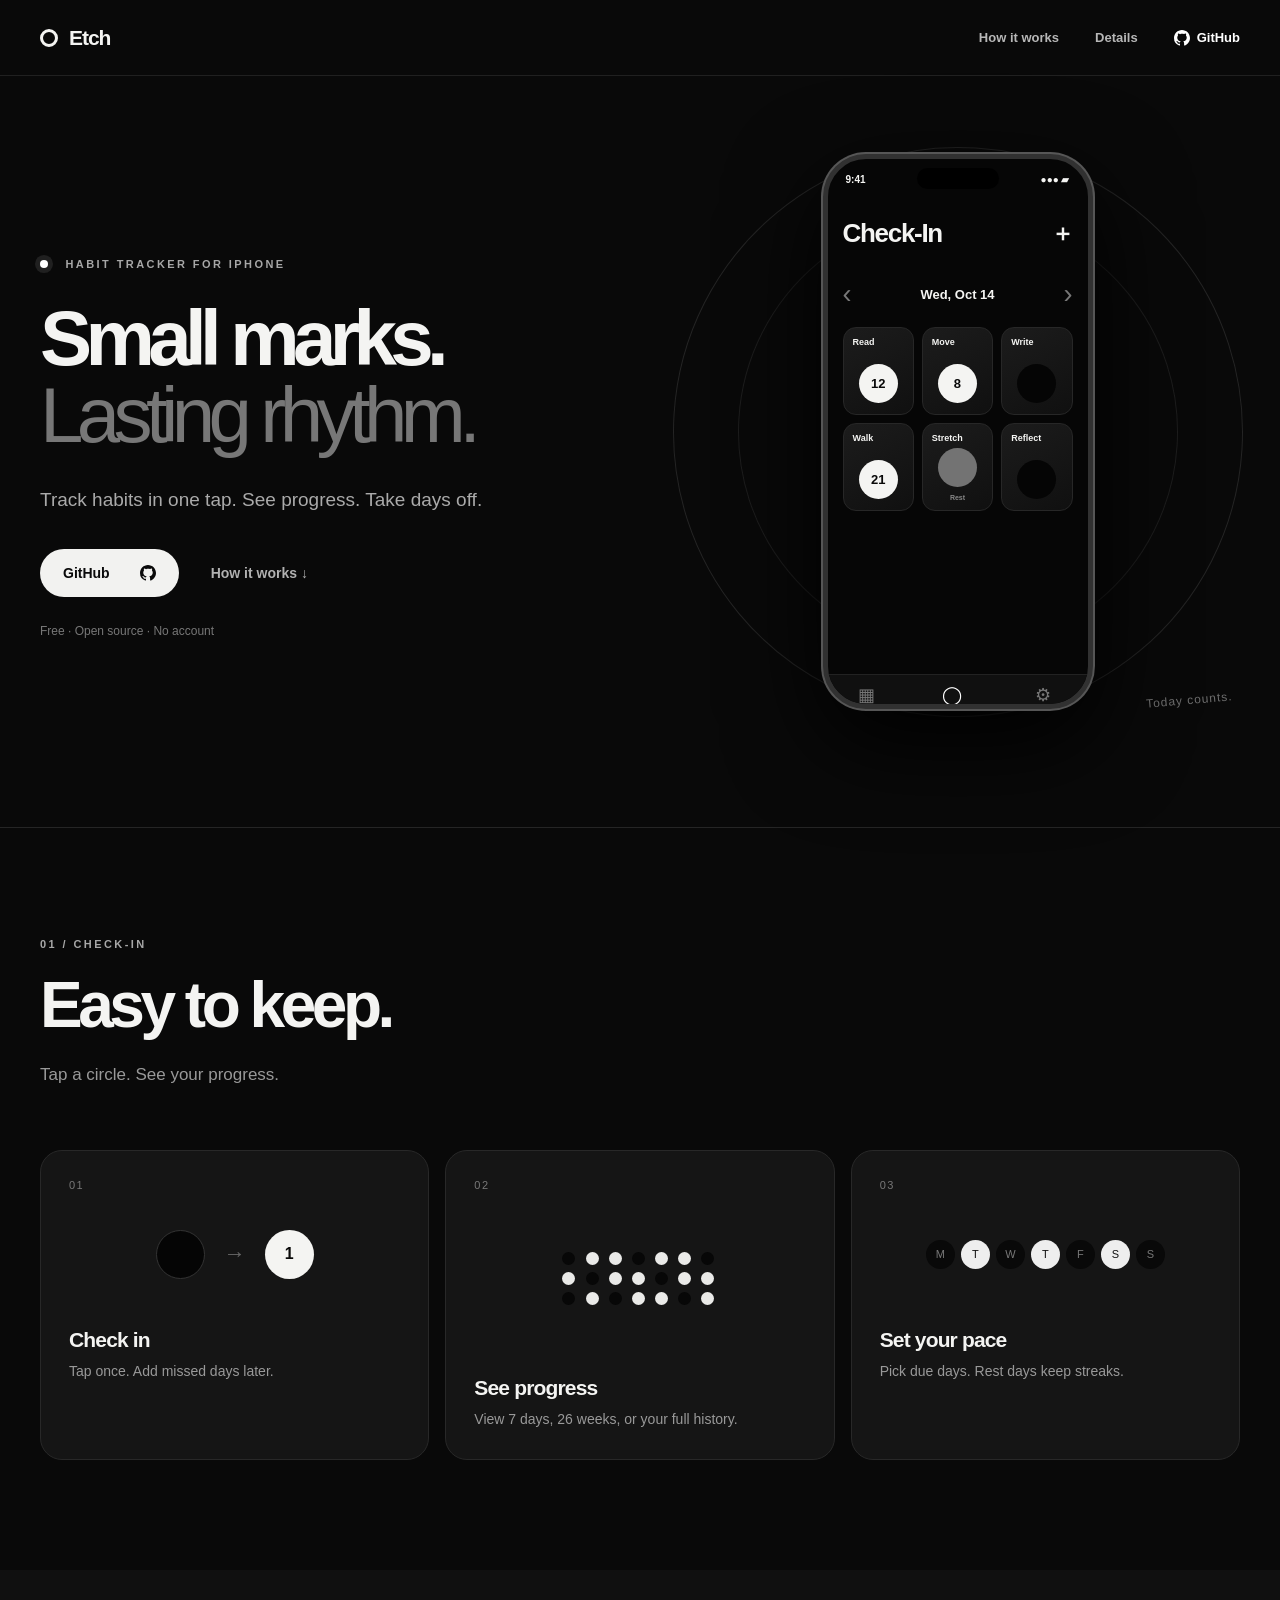
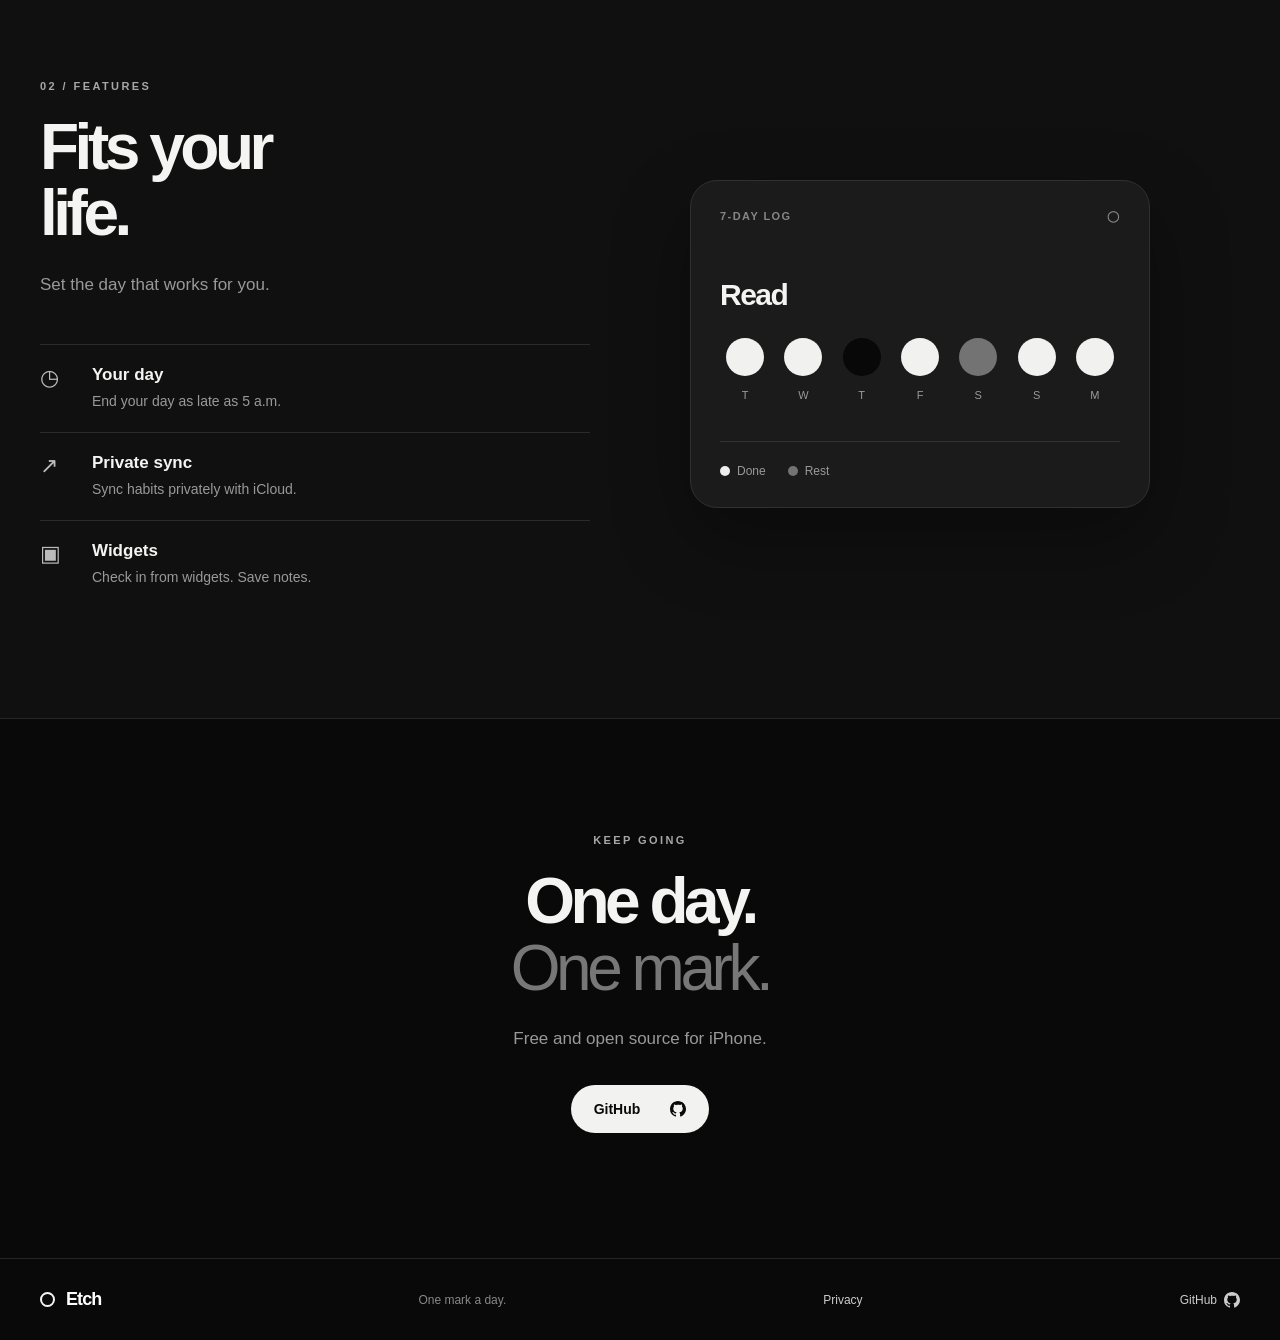
==== commit 7ecf1ada: "Add a privacy policy page to the website - privacy.html states that Etch collects nothing and syncs " ====
--- a/website/index.html
+++ b/website/index.html
@@ -77,6 +77,6 @@
 
     <section class="closing section-lined"><div class="wrap closing-inner"><p class="eyebrow">Keep going</p><h2>One day.<br><em>One mark.</em></h2><p>Free and open source for iPhone.</p><a class="button button-light" href="https://github.com/nvlznn/etch">GitHub <span class="github-icon" aria-hidden="true"></span></a></div></section>
   </main>
-  <footer><div class="wrap footer-inner"><span class="brand"><span class="brand-mark" aria-hidden="true"></span> Etch</span><span>One mark a day.</span><a href="https://github.com/nvlznn/etch">GitHub <span class="github-icon" aria-hidden="true"></span></a></div></footer>
+  <footer><div class="wrap footer-inner"><span class="brand"><span class="brand-mark" aria-hidden="true"></span> Etch</span><span>One mark a day.</span><a href="privacy.html">Privacy</a><a href="https://github.com/nvlznn/etch">GitHub <span class="github-icon" aria-hidden="true"></span></a></div></footer>
 </body>
 </html>
--- a/website/style.css
+++ b/website/style.css
@@ -2,3 +2,4 @@
 *{box-sizing:border-box}html{scroll-behavior:smooth}body{margin:0;background:var(--bg);color:var(--white);-webkit-font-smoothing:antialiased}a{color:inherit;text-decoration:none}.wrap{width:min(1200px,calc(100% - 48px));margin:auto}.skip{position:absolute;left:-9999px;top:12px;background:#fff;color:#000;padding:10px;z-index:20}.skip:focus{left:12px}.site-header{height:76px;border-bottom:1px solid #202020;position:relative;z-index:2}.nav,.site-header nav,.brand,.footer-inner{display:flex;align-items:center}.nav{height:100%;justify-content:space-between}.brand{gap:11px;font-size:21px;font-weight:750;letter-spacing:-.05em}.brand-mark{display:inline-block;width:18px;height:18px;border:3px solid var(--white);border-radius:50%}.site-header nav{gap:36px;color:#b7b7b7;font-size:13px;font-weight:600}.site-header nav a:hover,.text-link:hover,footer a:hover{color:#fff}.nav-source{color:#fff}.hero{min-height:710px;display:grid;grid-template-columns:1fr 1fr;align-items:center;gap:70px;padding-top:48px;padding-bottom:88px}.hero-copy{padding-top:45px}.eyebrow{text-transform:uppercase;letter-spacing:.22em;color:#a7a7a7;font-size:11px;font-weight:700}.pulse{width:8px;height:8px;border-radius:50%;background:#fff;display:inline-block;box-shadow:0 0 0 5px #ffffff18;margin-right:12px}h1,h2,h3,p{margin-top:0}h1{font-size:clamp(62px,6.1vw,94px);line-height:.99;letter-spacing:-.085em;margin:30px 0}h1 em,h2 em{font-weight:400;font-style:normal;color:#777}.intro{max-width:480px;font-size:19px;line-height:1.65;color:#aaa}.hero-actions{display:flex;gap:32px;align-items:center;margin-top:34px}.button{display:inline-flex;gap:30px;align-items:center;justify-content:space-between;border-radius:999px;padding:16px 23px;font-size:14px;font-weight:700;transition:transform .2s,background .2s}.button:hover{transform:translateY(-3px);background:#d8d8d8}.button-light{background:#f2f2f0;color:#0a0a0a}.text-link{font-size:14px;color:#b1b1b1;font-weight:650}.hero-caption{margin-top:27px;color:#777;font-size:12px}.hero-visual{height:615px;display:flex;align-items:center;justify-content:center;position:relative}.halo{position:absolute;border:1px solid #242424;border-radius:50%;width:570px;height:570px;transform:rotate(-18deg)}.halo-two{width:440px;height:440px;border-color:#1d1d1d}.phone{width:270px;height:555px;border:5px solid #313131;border-radius:43px;background:#060606;box-shadow:0 0 0 2px #565656,0 32px 95px #000;position:relative;z-index:1;overflow:hidden}.island{position:absolute;width:82px;height:21px;background:#000;border-radius:20px;top:9px;left:50%;transform:translateX(-50%);z-index:2}.phone-top{display:flex;justify-content:space-between;padding:15px 18px 0;font-size:10px;font-weight:700}.app-screen{padding:33px 15px 0;height:100%;position:relative}.app-heading{font-size:26px;font-weight:760;letter-spacing:-.05em;display:flex;justify-content:space-between}.app-heading span{font-size:23px}.date-row{display:flex;justify-content:space-between;align-items:center;margin:30px 0 17px;font-size:13px}.date-row span{color:#777;font-size:27px}.tiles{display:grid;grid-template-columns:repeat(3,1fr);gap:8px}.tile{height:88px;border:1px solid #272727;border-radius:13px;background:linear-gradient(150deg,#1c1c1c,#101010);padding:9px;display:flex;flex-direction:column;align-items:flex-start;justify-content:space-between;font-size:9px;font-weight:650}.tile b{align-self:center;margin-bottom:2px}.white-dot,.empty-dot,.rest-dot{width:39px;height:39px;border-radius:50%;display:grid;place-items:center}.white-dot{background:#f4f4f2;color:#090909;font-size:13px}.empty-dot{background:#050505}.rest-dot{background:#737373}.tile small{color:#888;align-self:center;font-size:7px}.app-tab{position:absolute;bottom:8px;left:0;right:0;border-top:1px solid #222;display:flex;justify-content:space-around;padding:9px 0 5px;background:#101010;font-size:18px;color:#777}.app-tab span{display:flex;flex-direction:column;align-items:center;gap:2px}.app-tab small{font-size:8px}.app-tab .active-tab{color:#fff}.visual-note{position:absolute;bottom:32px;right:7px;color:#6d6d6d;font-size:12px;letter-spacing:.08em;transform:rotate(-5deg)}.section{padding:110px 0}.section-lined{border-top:1px solid #252525}.section-heading{max-width:550px}.section-heading h2,.feature-copy h2,.closing h2{font-size:clamp(46px,5vw,72px);line-height:1.04;letter-spacing:-.07em;margin:22px 0}.section-heading>p:last-child,.feature-copy>p:not(.eyebrow),.closing-inner>p:not(.eyebrow){color:#999;font-size:17px;line-height:1.6}.steps{display:grid;grid-template-columns:repeat(3,1fr);gap:16px;margin-top:62px}.step{background:#151515;border:1px solid #282828;border-radius:22px;padding:28px;min-height:310px;display:flex;flex-direction:column}.step-num{font-size:11px;color:#777;letter-spacing:.13em}.step-art{height:127px;display:flex;align-items:center;justify-content:center;gap:19px}.art-circle{width:49px;height:49px;border-radius:50%;display:grid;place-items:center}.art-open{background:#050505;border:1px solid #333}.art-filled{background:#f4f4f2;color:#090909;font-weight:750}.art-arrow{color:#666;font-size:22px}.step h3{font-size:21px;letter-spacing:-.04em;margin:10px 0 8px}.step p{font-size:14px;line-height:1.6;color:#999;margin:0}.mini-grid{width:155px;height:86px;display:grid;grid-template-columns:repeat(7,1fr);gap:7px;align-content:center;margin:auto}.mini-grid i{width:13px;height:13px;border-radius:50%;background:#070707}.mini-grid i.on{background:#eaeae8}.schedule-art{gap:6px}.schedule-art span{width:29px;height:29px;display:grid;place-items:center;border-radius:50%;color:#777;background:#090909;font-size:11px}.schedule-art .due{background:#eee;color:#111}.feature-section{background:#101010}.feature-layout{display:grid;grid-template-columns:1fr 1fr;gap:100px;align-items:center}.feature-copy h2{margin-bottom:24px}.feature-list{margin-top:46px}.feature-list>div{display:flex;gap:20px;border-top:1px solid #2a2a2a;padding:20px 0}.feature-icon{width:32px;flex:none;color:#bbb;font-size:22px}.feature-list h3{font-size:17px;margin:0 0 6px}.feature-list p{color:#999;line-height:1.5;font-size:14px;margin:0}.feature-card{background:#1b1b1b;border:1px solid #303030;border-radius:27px;padding:29px;box-shadow:0 30px 80px #0005;max-width:460px;width:100%}.feature-card-top{display:flex;justify-content:space-between;color:#858585;font-size:11px;font-weight:700;letter-spacing:.13em}.feature-card h3{font-size:30px;letter-spacing:-.05em;margin:55px 0 26px}.week-illustration,.week-labels{display:grid;grid-template-columns:repeat(7,1fr);justify-items:center;gap:8px}.week-illustration span{width:38px;height:38px;border-radius:50%;background:#080808}.week-illustration span.filled{background:#f1f1f0}.week-illustration span.rest{background:#737373}.week-labels{margin-top:13px;color:#999;font-size:11px}.feature-card-bottom{display:flex;gap:22px;border-top:1px solid #333;margin-top:40px;padding-top:22px;color:#999;font-size:12px}.feature-card-bottom span{display:flex;align-items:center;gap:7px}.feature-card-bottom i{display:inline-block;border-radius:50%}.legend-done{width:10px;height:10px;background:#eee}.legend-rest{width:10px;height:10px;background:#737373}.closing{text-align:center;padding:115px 0 125px}.closing h2{margin-bottom:24px}.closing .button{margin-top:16px}footer{border-top:1px solid #252525;padding:30px 0}.footer-inner{justify-content:space-between;color:#888;font-size:12px}.footer-inner .brand{color:#fff;font-size:18px}.footer-inner .brand-mark{width:15px;height:15px;border-width:2px}footer a{color:#ccc}@media(max-width:860px){.hero{grid-template-columns:1fr;gap:0;padding-bottom:60px}.hero-copy{padding-top:40px}.hero-visual{height:565px}.halo{width:500px;height:500px}.halo-two{width:390px;height:390px}.feature-layout{gap:40px}.week-illustration span{width:29px;height:29px}.steps{gap:10px}.step{padding:21px}}@media(max-width:620px){.wrap{width:min(100% - 34px,1200px)}.site-header{height:64px}.site-header nav{gap:17px;font-size:12px}.site-header nav a:nth-child(2){display:none}.hero{padding-top:25px}.hero-copy{padding-top:25px}h1{font-size:60px}.intro{font-size:17px}.hero-actions{gap:20px;flex-wrap:wrap}.hero-visual{height:555px;overflow:hidden}.visual-note{right:0}.section{padding:76px 0}.steps{grid-template-columns:1fr;margin-top:36px}.step{min-height:255px}.step-art{height:100px}.feature-layout{grid-template-columns:1fr;gap:20px}.feature-card{margin:auto}.week-illustration span{width:min(8vw,38px);height:min(8vw,38px)}.closing{padding:85px 0}.footer-inner{gap:15px;flex-wrap:wrap}.footer-inner>span:nth-child(2){display:none}}@media(prefers-reduced-motion:reduce){html{scroll-behavior:auto}.button{transition:none}}
 
 .github-icon{display:inline-block;width:16px;height:16px;flex:none;vertical-align:-2px;background:currentColor;-webkit-mask:url(assets/github.svg) center/contain no-repeat;mask:url(assets/github.svg) center/contain no-repeat}.site-header .nav-source,footer a{display:inline-flex;align-items:center;gap:7px}
+.legal{max-width:720px;padding:90px 0 110px}.legal h1{font-size:clamp(42px,6vw,64px);line-height:1.04;letter-spacing:-.06em;margin:22px 0 14px}.legal-date{color:#777;font-size:13px;margin-bottom:46px}.legal h2{font-size:21px;letter-spacing:-.03em;margin:40px 0 10px}.legal p{color:#aaa;font-size:16px;line-height:1.7}.legal a{color:#fff;text-decoration:underline;text-underline-offset:3px}
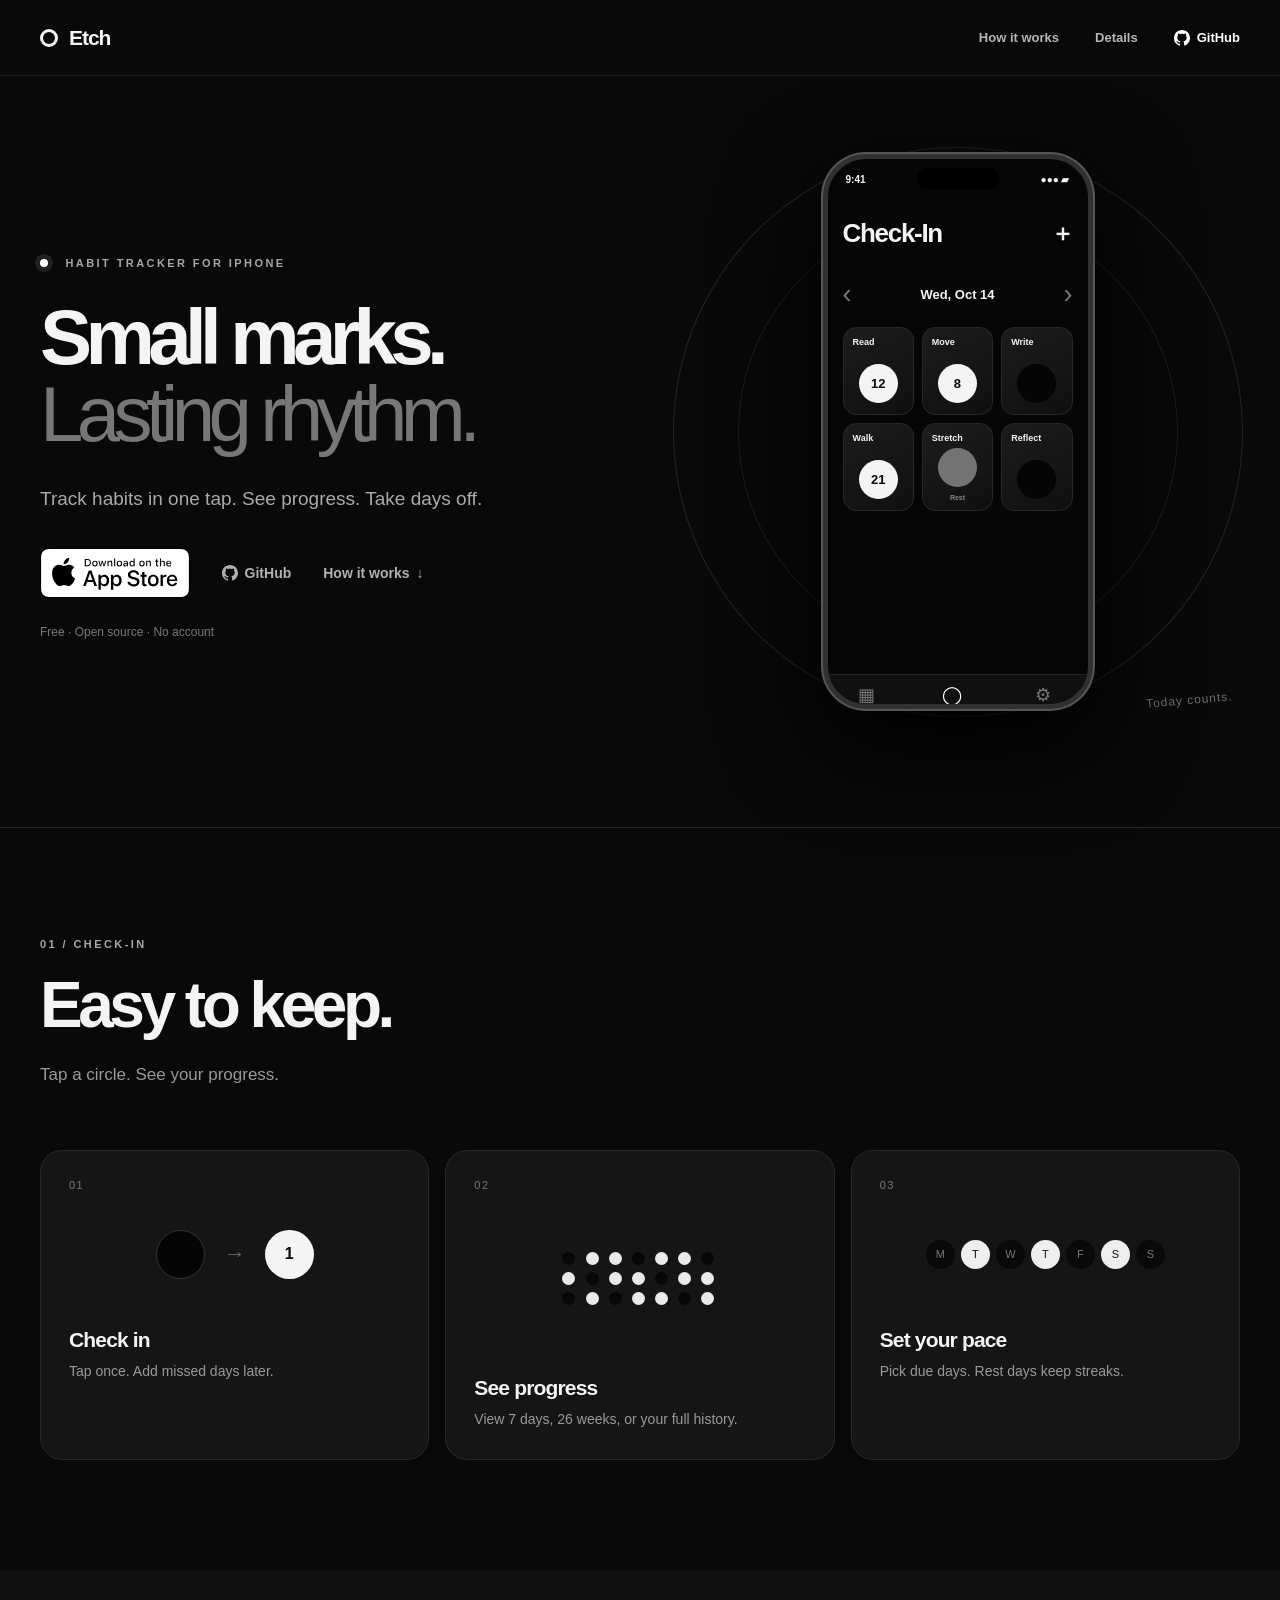
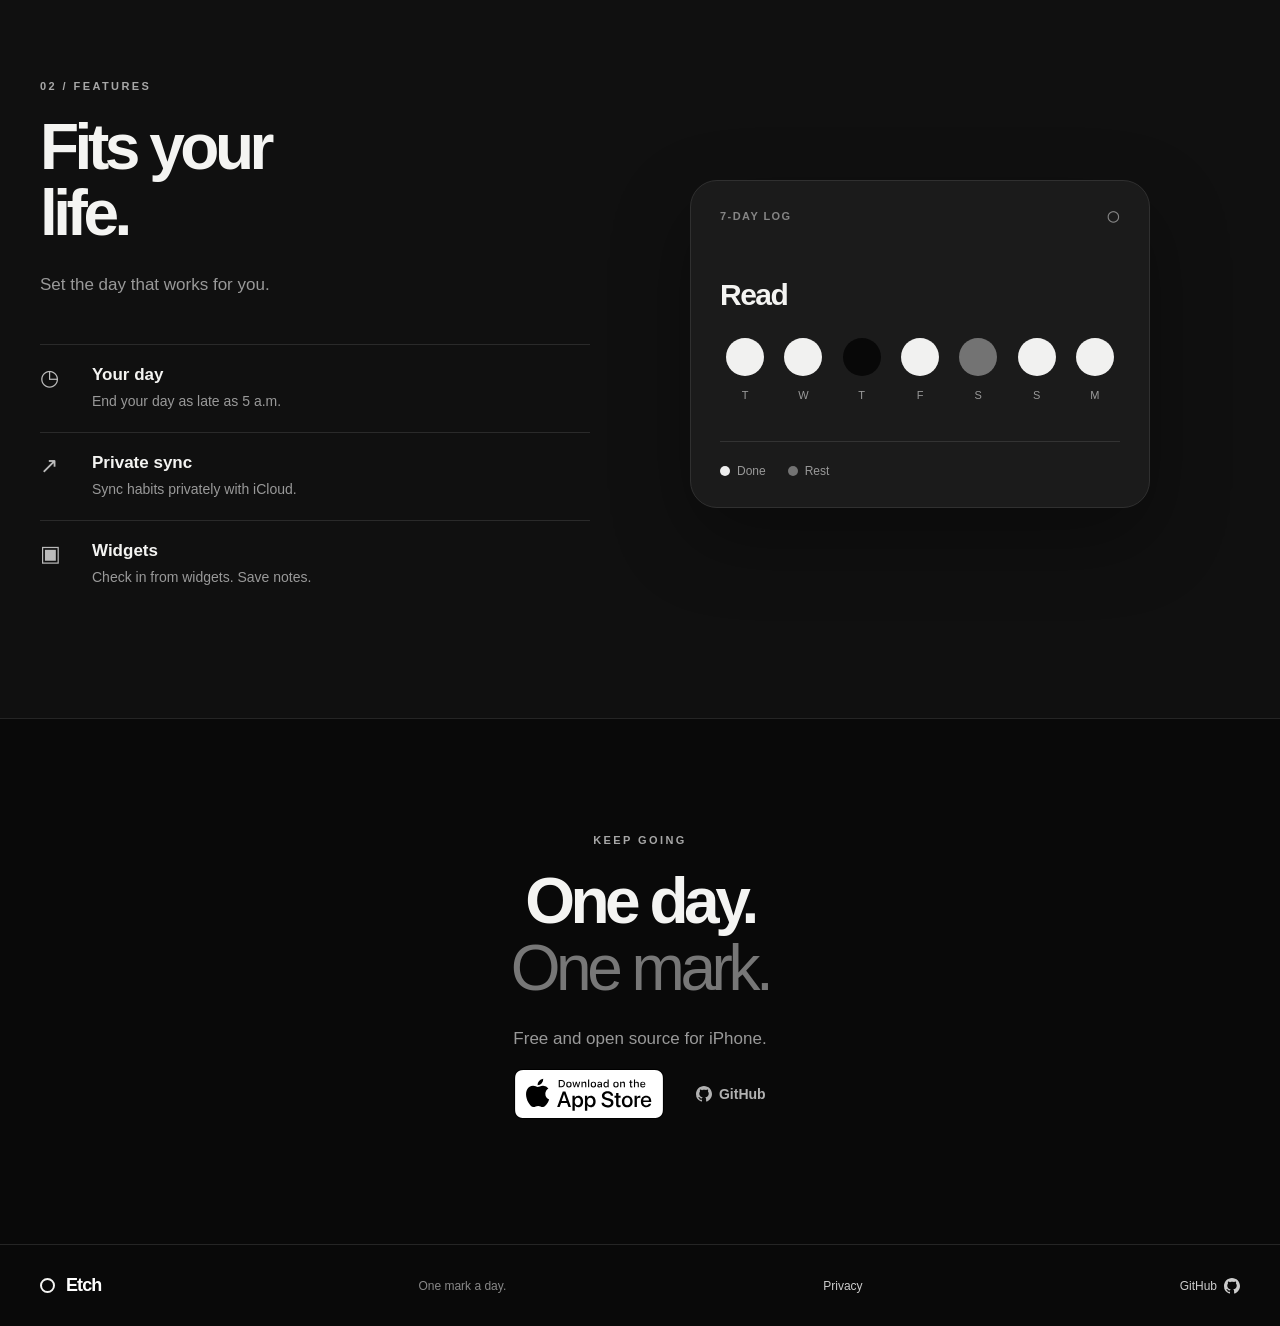
==== commit 3d8e35cd: "Add App Store download badges to the website - Apple's white Download on the App Store badge in the " ====
--- a/website/index.html
+++ b/website/index.html
@@ -5,6 +5,7 @@
   <meta name="viewport" content="width=device-width, initial-scale=1">
   <meta name="theme-color" content="#090909">
   <meta name="description" content="A private habit tracker for iPhone. Check in, see progress, and sync with iCloud.">
+  <meta name="apple-itunes-app" content="app-id=6821446242">
   <title>Etch — Habit tracker</title>
   <link rel="icon" href="assets/icon.png">
   <link rel="stylesheet" href="style.css">
@@ -29,7 +30,8 @@
         <h1>Small marks.<br><em>Lasting rhythm.</em></h1>
         <p class="intro">Track habits in one tap. See progress. Take days off.</p>
         <div class="hero-actions">
-          <a class="button button-light" href="https://github.com/nvlznn/etch">GitHub <span class="github-icon" aria-hidden="true"></span></a>
+          <a class="app-store" href="https://apps.apple.com/tw/app/etch-habit-tracker/id6821446242?l=en-GB"><img src="assets/app-store-badge.svg" alt="Download on the App Store" width="150" height="50"></a>
+          <a class="text-link" href="https://github.com/nvlznn/etch"><span class="github-icon" aria-hidden="true"></span> GitHub</a>
           <a class="text-link" href="#how-it-works">How it works <span aria-hidden="true">↓</span></a>
         </div>
         <p class="hero-caption">Free · Open source · No account</p>
@@ -75,7 +77,7 @@
       </div>
     </section>
 
-    <section class="closing section-lined"><div class="wrap closing-inner"><p class="eyebrow">Keep going</p><h2>One day.<br><em>One mark.</em></h2><p>Free and open source for iPhone.</p><a class="button button-light" href="https://github.com/nvlznn/etch">GitHub <span class="github-icon" aria-hidden="true"></span></a></div></section>
+    <section class="closing section-lined"><div class="wrap closing-inner"><p class="eyebrow">Keep going</p><h2>One day.<br><em>One mark.</em></h2><p>Free and open source for iPhone.</p><div class="closing-actions"><a class="app-store" href="https://apps.apple.com/tw/app/etch-habit-tracker/id6821446242?l=en-GB"><img src="assets/app-store-badge.svg" alt="Download on the App Store" width="150" height="50"></a><a class="text-link" href="https://github.com/nvlznn/etch"><span class="github-icon" aria-hidden="true"></span> GitHub</a></div></div></section>
   </main>
   <footer><div class="wrap footer-inner"><span class="brand"><span class="brand-mark" aria-hidden="true"></span> Etch</span><span>One mark a day.</span><a href="privacy.html">Privacy</a><a href="https://github.com/nvlznn/etch">GitHub <span class="github-icon" aria-hidden="true"></span></a></div></footer>
 </body>
--- a/website/style.css
+++ b/website/style.css
@@ -2,4 +2,5 @@
 *{box-sizing:border-box}html{scroll-behavior:smooth}body{margin:0;background:var(--bg);color:var(--white);-webkit-font-smoothing:antialiased}a{color:inherit;text-decoration:none}.wrap{width:min(1200px,calc(100% - 48px));margin:auto}.skip{position:absolute;left:-9999px;top:12px;background:#fff;color:#000;padding:10px;z-index:20}.skip:focus{left:12px}.site-header{height:76px;border-bottom:1px solid #202020;position:relative;z-index:2}.nav,.site-header nav,.brand,.footer-inner{display:flex;align-items:center}.nav{height:100%;justify-content:space-between}.brand{gap:11px;font-size:21px;font-weight:750;letter-spacing:-.05em}.brand-mark{display:inline-block;width:18px;height:18px;border:3px solid var(--white);border-radius:50%}.site-header nav{gap:36px;color:#b7b7b7;font-size:13px;font-weight:600}.site-header nav a:hover,.text-link:hover,footer a:hover{color:#fff}.nav-source{color:#fff}.hero{min-height:710px;display:grid;grid-template-columns:1fr 1fr;align-items:center;gap:70px;padding-top:48px;padding-bottom:88px}.hero-copy{padding-top:45px}.eyebrow{text-transform:uppercase;letter-spacing:.22em;color:#a7a7a7;font-size:11px;font-weight:700}.pulse{width:8px;height:8px;border-radius:50%;background:#fff;display:inline-block;box-shadow:0 0 0 5px #ffffff18;margin-right:12px}h1,h2,h3,p{margin-top:0}h1{font-size:clamp(62px,6.1vw,94px);line-height:.99;letter-spacing:-.085em;margin:30px 0}h1 em,h2 em{font-weight:400;font-style:normal;color:#777}.intro{max-width:480px;font-size:19px;line-height:1.65;color:#aaa}.hero-actions{display:flex;gap:32px;align-items:center;margin-top:34px}.button{display:inline-flex;gap:30px;align-items:center;justify-content:space-between;border-radius:999px;padding:16px 23px;font-size:14px;font-weight:700;transition:transform .2s,background .2s}.button:hover{transform:translateY(-3px);background:#d8d8d8}.button-light{background:#f2f2f0;color:#0a0a0a}.text-link{font-size:14px;color:#b1b1b1;font-weight:650}.hero-caption{margin-top:27px;color:#777;font-size:12px}.hero-visual{height:615px;display:flex;align-items:center;justify-content:center;position:relative}.halo{position:absolute;border:1px solid #242424;border-radius:50%;width:570px;height:570px;transform:rotate(-18deg)}.halo-two{width:440px;height:440px;border-color:#1d1d1d}.phone{width:270px;height:555px;border:5px solid #313131;border-radius:43px;background:#060606;box-shadow:0 0 0 2px #565656,0 32px 95px #000;position:relative;z-index:1;overflow:hidden}.island{position:absolute;width:82px;height:21px;background:#000;border-radius:20px;top:9px;left:50%;transform:translateX(-50%);z-index:2}.phone-top{display:flex;justify-content:space-between;padding:15px 18px 0;font-size:10px;font-weight:700}.app-screen{padding:33px 15px 0;height:100%;position:relative}.app-heading{font-size:26px;font-weight:760;letter-spacing:-.05em;display:flex;justify-content:space-between}.app-heading span{font-size:23px}.date-row{display:flex;justify-content:space-between;align-items:center;margin:30px 0 17px;font-size:13px}.date-row span{color:#777;font-size:27px}.tiles{display:grid;grid-template-columns:repeat(3,1fr);gap:8px}.tile{height:88px;border:1px solid #272727;border-radius:13px;background:linear-gradient(150deg,#1c1c1c,#101010);padding:9px;display:flex;flex-direction:column;align-items:flex-start;justify-content:space-between;font-size:9px;font-weight:650}.tile b{align-self:center;margin-bottom:2px}.white-dot,.empty-dot,.rest-dot{width:39px;height:39px;border-radius:50%;display:grid;place-items:center}.white-dot{background:#f4f4f2;color:#090909;font-size:13px}.empty-dot{background:#050505}.rest-dot{background:#737373}.tile small{color:#888;align-self:center;font-size:7px}.app-tab{position:absolute;bottom:8px;left:0;right:0;border-top:1px solid #222;display:flex;justify-content:space-around;padding:9px 0 5px;background:#101010;font-size:18px;color:#777}.app-tab span{display:flex;flex-direction:column;align-items:center;gap:2px}.app-tab small{font-size:8px}.app-tab .active-tab{color:#fff}.visual-note{position:absolute;bottom:32px;right:7px;color:#6d6d6d;font-size:12px;letter-spacing:.08em;transform:rotate(-5deg)}.section{padding:110px 0}.section-lined{border-top:1px solid #252525}.section-heading{max-width:550px}.section-heading h2,.feature-copy h2,.closing h2{font-size:clamp(46px,5vw,72px);line-height:1.04;letter-spacing:-.07em;margin:22px 0}.section-heading>p:last-child,.feature-copy>p:not(.eyebrow),.closing-inner>p:not(.eyebrow){color:#999;font-size:17px;line-height:1.6}.steps{display:grid;grid-template-columns:repeat(3,1fr);gap:16px;margin-top:62px}.step{background:#151515;border:1px solid #282828;border-radius:22px;padding:28px;min-height:310px;display:flex;flex-direction:column}.step-num{font-size:11px;color:#777;letter-spacing:.13em}.step-art{height:127px;display:flex;align-items:center;justify-content:center;gap:19px}.art-circle{width:49px;height:49px;border-radius:50%;display:grid;place-items:center}.art-open{background:#050505;border:1px solid #333}.art-filled{background:#f4f4f2;color:#090909;font-weight:750}.art-arrow{color:#666;font-size:22px}.step h3{font-size:21px;letter-spacing:-.04em;margin:10px 0 8px}.step p{font-size:14px;line-height:1.6;color:#999;margin:0}.mini-grid{width:155px;height:86px;display:grid;grid-template-columns:repeat(7,1fr);gap:7px;align-content:center;margin:auto}.mini-grid i{width:13px;height:13px;border-radius:50%;background:#070707}.mini-grid i.on{background:#eaeae8}.schedule-art{gap:6px}.schedule-art span{width:29px;height:29px;display:grid;place-items:center;border-radius:50%;color:#777;background:#090909;font-size:11px}.schedule-art .due{background:#eee;color:#111}.feature-section{background:#101010}.feature-layout{display:grid;grid-template-columns:1fr 1fr;gap:100px;align-items:center}.feature-copy h2{margin-bottom:24px}.feature-list{margin-top:46px}.feature-list>div{display:flex;gap:20px;border-top:1px solid #2a2a2a;padding:20px 0}.feature-icon{width:32px;flex:none;color:#bbb;font-size:22px}.feature-list h3{font-size:17px;margin:0 0 6px}.feature-list p{color:#999;line-height:1.5;font-size:14px;margin:0}.feature-card{background:#1b1b1b;border:1px solid #303030;border-radius:27px;padding:29px;box-shadow:0 30px 80px #0005;max-width:460px;width:100%}.feature-card-top{display:flex;justify-content:space-between;color:#858585;font-size:11px;font-weight:700;letter-spacing:.13em}.feature-card h3{font-size:30px;letter-spacing:-.05em;margin:55px 0 26px}.week-illustration,.week-labels{display:grid;grid-template-columns:repeat(7,1fr);justify-items:center;gap:8px}.week-illustration span{width:38px;height:38px;border-radius:50%;background:#080808}.week-illustration span.filled{background:#f1f1f0}.week-illustration span.rest{background:#737373}.week-labels{margin-top:13px;color:#999;font-size:11px}.feature-card-bottom{display:flex;gap:22px;border-top:1px solid #333;margin-top:40px;padding-top:22px;color:#999;font-size:12px}.feature-card-bottom span{display:flex;align-items:center;gap:7px}.feature-card-bottom i{display:inline-block;border-radius:50%}.legend-done{width:10px;height:10px;background:#eee}.legend-rest{width:10px;height:10px;background:#737373}.closing{text-align:center;padding:115px 0 125px}.closing h2{margin-bottom:24px}.closing .button{margin-top:16px}footer{border-top:1px solid #252525;padding:30px 0}.footer-inner{justify-content:space-between;color:#888;font-size:12px}.footer-inner .brand{color:#fff;font-size:18px}.footer-inner .brand-mark{width:15px;height:15px;border-width:2px}footer a{color:#ccc}@media(max-width:860px){.hero{grid-template-columns:1fr;gap:0;padding-bottom:60px}.hero-copy{padding-top:40px}.hero-visual{height:565px}.halo{width:500px;height:500px}.halo-two{width:390px;height:390px}.feature-layout{gap:40px}.week-illustration span{width:29px;height:29px}.steps{gap:10px}.step{padding:21px}}@media(max-width:620px){.wrap{width:min(100% - 34px,1200px)}.site-header{height:64px}.site-header nav{gap:17px;font-size:12px}.site-header nav a:nth-child(2){display:none}.hero{padding-top:25px}.hero-copy{padding-top:25px}h1{font-size:60px}.intro{font-size:17px}.hero-actions{gap:20px;flex-wrap:wrap}.hero-visual{height:555px;overflow:hidden}.visual-note{right:0}.section{padding:76px 0}.steps{grid-template-columns:1fr;margin-top:36px}.step{min-height:255px}.step-art{height:100px}.feature-layout{grid-template-columns:1fr;gap:20px}.feature-card{margin:auto}.week-illustration span{width:min(8vw,38px);height:min(8vw,38px)}.closing{padding:85px 0}.footer-inner{gap:15px;flex-wrap:wrap}.footer-inner>span:nth-child(2){display:none}}@media(prefers-reduced-motion:reduce){html{scroll-behavior:auto}.button{transition:none}}
 
 .github-icon{display:inline-block;width:16px;height:16px;flex:none;vertical-align:-2px;background:currentColor;-webkit-mask:url(assets/github.svg) center/contain no-repeat;mask:url(assets/github.svg) center/contain no-repeat}.site-header .nav-source,footer a{display:inline-flex;align-items:center;gap:7px}
+.app-store{display:inline-flex;flex:none;border-radius:9px;transition:transform .2s}.app-store:hover{transform:translateY(-3px)}.app-store img{display:block;height:50px;width:auto}.hero-actions .text-link{display:inline-flex;align-items:center;gap:7px}.closing-actions{display:flex;gap:32px;align-items:center;justify-content:center;flex-wrap:wrap;margin-top:16px}.closing-actions .text-link{display:inline-flex;align-items:center;gap:7px}@media(prefers-reduced-motion:reduce){.app-store{transition:none}}
 .legal{max-width:720px;padding:90px 0 110px}.legal h1{font-size:clamp(42px,6vw,64px);line-height:1.04;letter-spacing:-.06em;margin:22px 0 14px}.legal-date{color:#777;font-size:13px;margin-bottom:46px}.legal h2{font-size:21px;letter-spacing:-.03em;margin:40px 0 10px}.legal p{color:#aaa;font-size:16px;line-height:1.7}.legal a{color:#fff;text-decoration:underline;text-underline-offset:3px}
